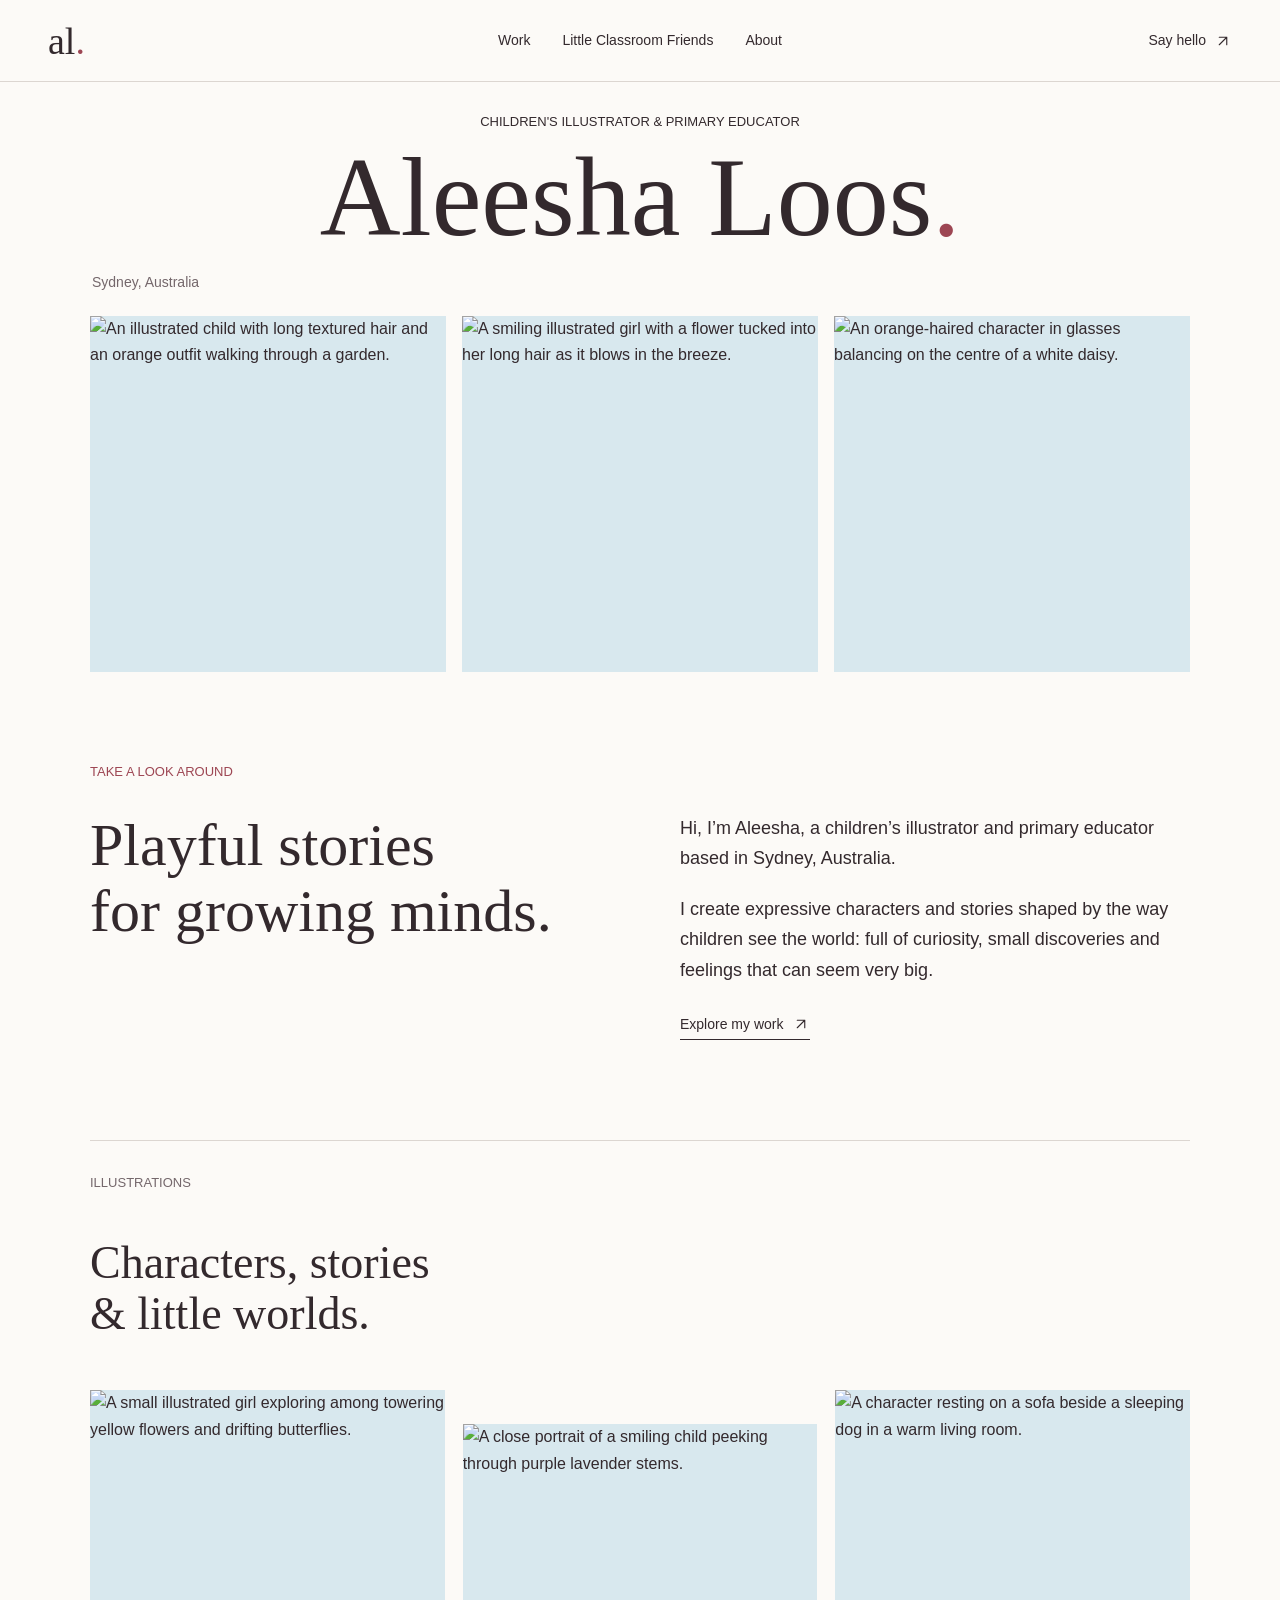
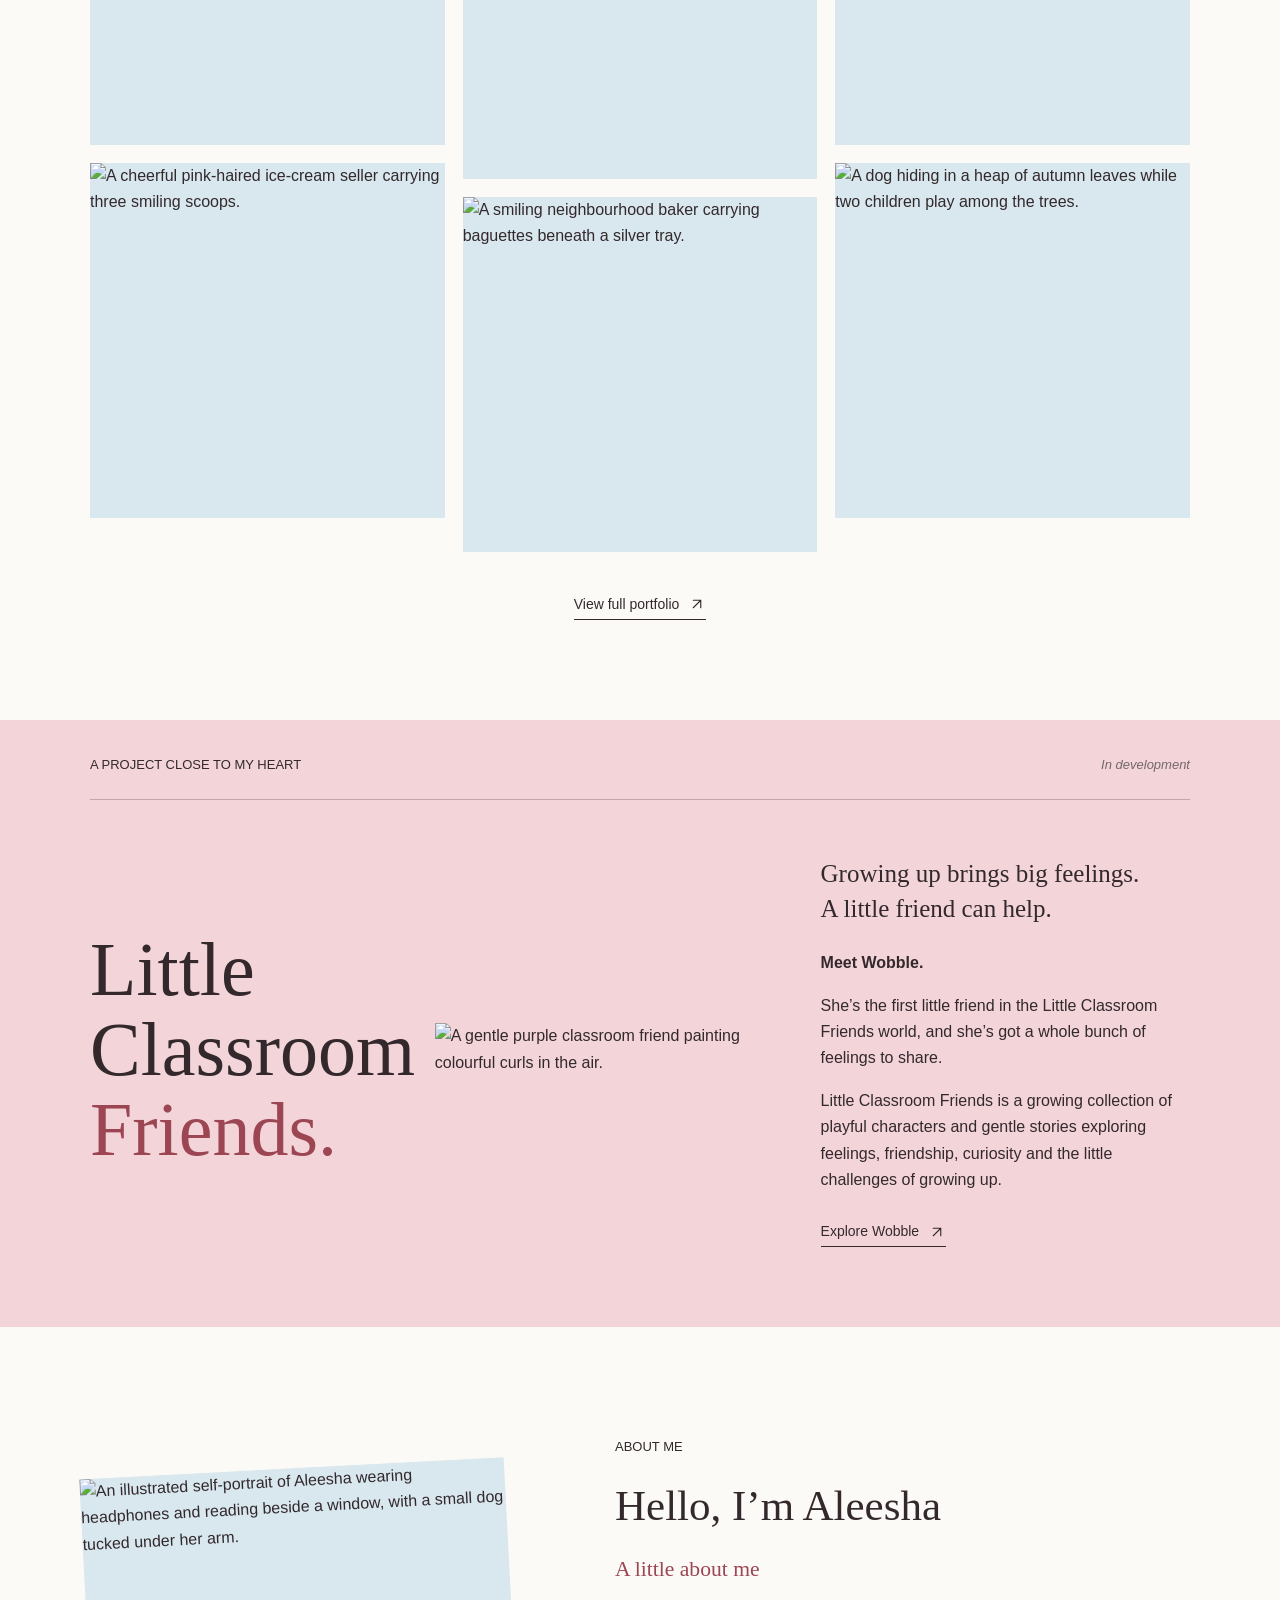
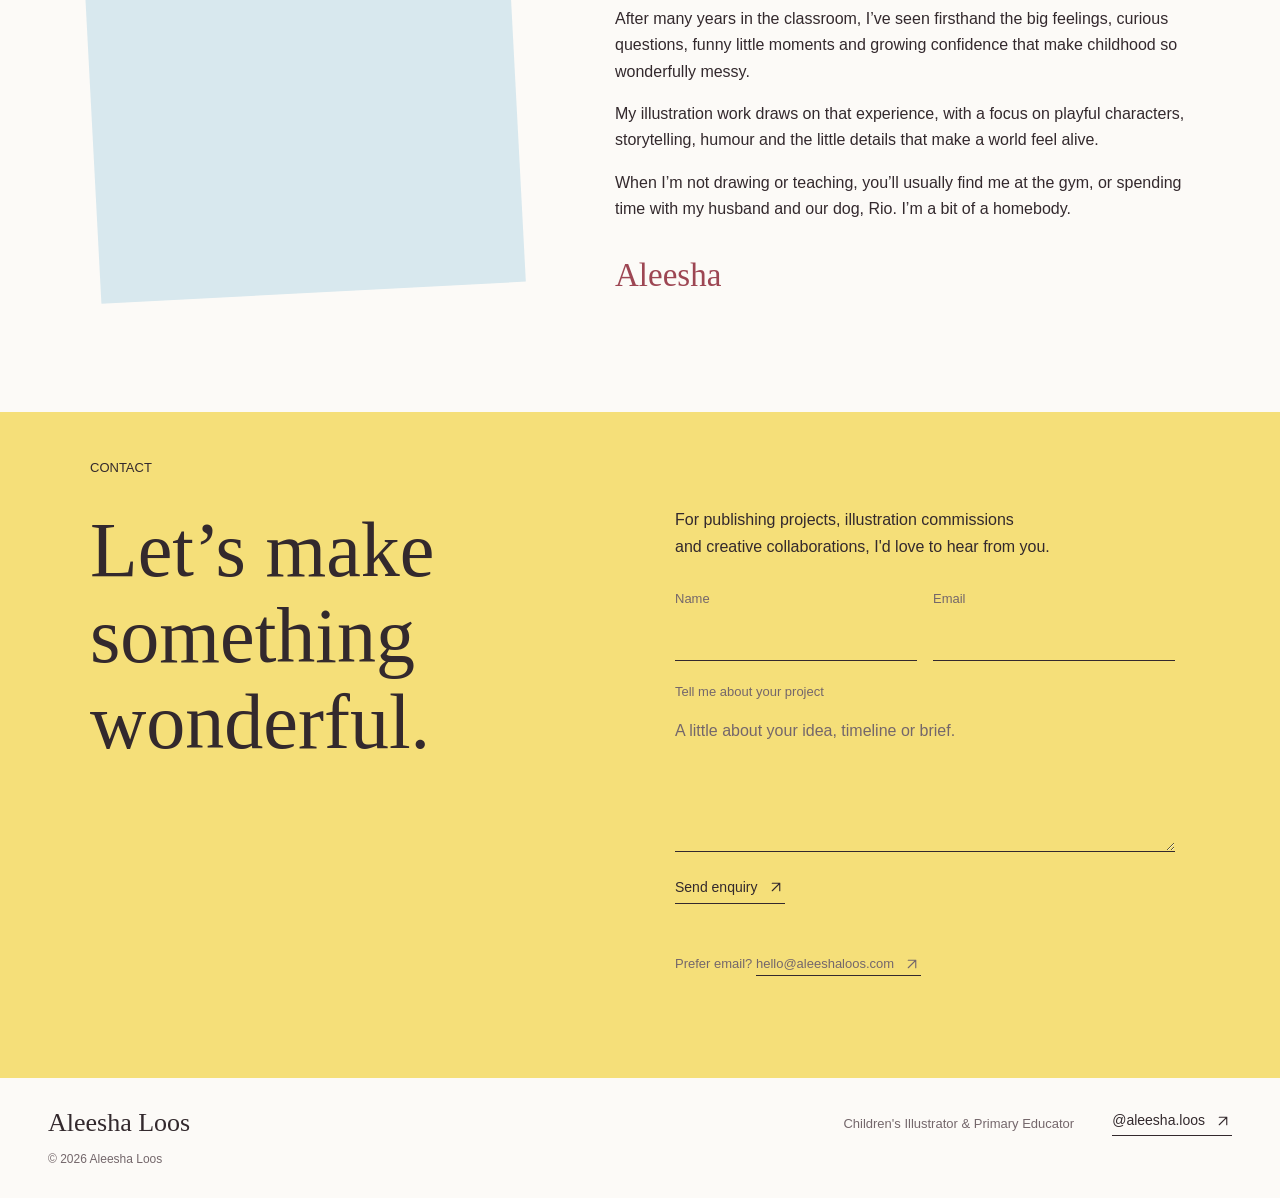
==== index.html @ 9a17896c "Show thank-you state after enquiry" ====
<!doctype html>
<html lang="en-AU">
<head>
  <meta charset="utf-8" />
  <meta name="viewport" content="width=device-width, initial-scale=1" />
  <meta name="theme-color" content="#fcfaf7" />
  <title>Aleesha Loos | Children's Illustrator &amp; Primary Educator</title>
  <meta name="description" content="Expressive characters and little worlds by Aleesha Loos, a Sydney-based children's illustrator and primary educator. Publishing projects and illustration commissions." />
  <link rel="icon" type="image/svg+xml" href="favicon.svg" />
  <link rel="preload" href="assets/fonts/fraunces-medium.ttf" as="font" type="font/ttf" crossorigin />
  <link rel="preload" href="assets/fonts/dm-sans-regular.ttf" as="font" type="font/ttf" crossorigin />
  <link rel="stylesheet" href="styles.css?v=20261001-1" />
  <script src="script.js?v=20261003-2" defer></script>
</head>
<body>
  <a class="skip-link" href="#main">Skip to content</a>
  <!-- Icons from Lucide, ISC licence. -->
  <svg class="icon-definitions" xmlns="http://www.w3.org/2000/svg" aria-hidden="true">
    <symbol id="arrow-up-right" viewBox="0 0 24 24"><path d="M7 7h10v10M7 17 17 7"/></symbol>
    <symbol id="chevron-left" viewBox="0 0 24 24"><path d="m15 18-6-6 6-6"/></symbol>
    <symbol id="chevron-right" viewBox="0 0 24 24"><path d="m9 18 6-6-6-6"/></symbol>
    <symbol id="close" viewBox="0 0 24 24"><path d="M18 6 6 18m0-12 12 12"/></symbol>
  </svg>
  <header class="site-header">
    <a href="#top" class="wordmark" aria-label="Aleesha Loos, home">al<span>.</span></a>
    <nav aria-label="Main navigation"><a href="#portfolio">Work</a><a href="#little-classroom-friends">Little Classroom Friends</a><a href="#about">About</a></nav>
    <a class="header-contact" href="#contact">Say hello <svg class="icon" aria-hidden="true"><use href="#arrow-up-right"/></svg></a>
  </header>
  <main id="main">
    <section class="opening" id="top" aria-labelledby="site-title">
      <div class="masthead">
        <p class="eyebrow">Children's Illustrator &amp; Primary Educator</p>
        <h1 id="site-title">Aleesha Loos<span class="name-period">.</span></h1>
        <div class="masthead-bottom"><p>Sydney, Australia</p></div>
      </div>
      <div class="opening-gallery"><figure class="work-item"><button type="button" class="art-button" aria-label="View garden illustration"><span class="art-window hero-art"><img src="assets/portfolio/hero-01.webp" alt="An illustrated child with long textured hair and an orange outfit walking through a garden." fetchpriority="high" decoding="async" /></span><span class="view-art" aria-hidden="true"><svg class="icon" aria-hidden="true"><use href="#arrow-up-right"/></svg></span></button></figure>
<figure class="work-item"><button type="button" class="art-button" aria-label="View breeze illustration"><span class="art-window hero-art"><img src="assets/portfolio/hero-02.webp" alt="A smiling illustrated girl with a flower tucked into her long hair as it blows in the breeze." fetchpriority="high" decoding="async" /></span><span class="view-art" aria-hidden="true"><svg class="icon" aria-hidden="true"><use href="#arrow-up-right"/></svg></span></button></figure>
<figure class="work-item"><button type="button" class="art-button" aria-label="View daisy illustration"><span class="art-window hero-art"><img src="assets/portfolio/hero-03.webp" alt="An orange-haired character in glasses balancing on the centre of a white daisy." fetchpriority="high" decoding="async" /></span><span class="view-art" aria-hidden="true"><svg class="icon" aria-hidden="true"><use href="#arrow-up-right"/></svg></span></button></figure></div>
    </section>
    <section class="introduction section-wrap" aria-labelledby="intro-title">
      <p class="eyebrow section-label">Take a look around</p>
      <div class="intro-layout">
        <div class="intro-heading"><h2 id="intro-title">Playful stories<br />for growing minds.</h2><img class="page-detail page-detail-butterfly" src="assets/portfolio/detail-04.webp" alt="" aria-hidden="true" /></div>
        <div class="intro-copy">
          <p>Hi, I’m Aleesha, a children’s illustrator and primary educator based in Sydney, Australia.</p>
          <p>I create expressive characters and stories shaped by the way children see the world: full of curiosity, small discoveries and feelings that can seem very big.</p>
          <a class="text-link" href="portfolio/">Explore my work <svg class="icon" aria-hidden="true"><use href="#arrow-up-right"/></svg></a>
        </div>
      </div>
    </section>
    <section class="selected-work section-wrap" id="portfolio" aria-labelledby="work-title">
      <div class="section-topline"><p class="eyebrow">Illustrations</p></div>
      <div class="work-heading"><h2 id="work-title">Characters, stories<br />&amp; little worlds.</h2></div>
      <div class="story-grid"><figure class="work-item"><button type="button" class="art-button" aria-label="View flower illustration"><span class="art-window portfolio-art"><img src="assets/portfolio/work-01.webp" alt="A small illustrated girl exploring among towering yellow flowers and drifting butterflies." loading="lazy" decoding="async" /></span><span class="view-art" aria-hidden="true"><svg class="icon" aria-hidden="true"><use href="#arrow-up-right"/></svg></span></button></figure>
<figure class="work-item"><button type="button" class="art-button" aria-label="View lavender illustration"><span class="art-window portfolio-art"><img src="assets/portfolio/work-02.webp" alt="A close portrait of a smiling child peeking through purple lavender stems." loading="lazy" decoding="async" /></span><span class="view-art" aria-hidden="true"><svg class="icon" aria-hidden="true"><use href="#arrow-up-right"/></svg></span></button></figure>
<figure class="work-item"><button type="button" class="art-button" aria-label="View quiet afternoon illustration"><span class="art-window portfolio-art"><img src="assets/portfolio/work-03.webp" alt="A character resting on a sofa beside a sleeping dog in a warm living room." loading="lazy" decoding="async" /></span><span class="view-art" aria-hidden="true"><svg class="icon" aria-hidden="true"><use href="#arrow-up-right"/></svg></span></button></figure>
<figure class="work-item"><button type="button" class="art-button" aria-label="View ice cream illustration"><span class="art-window portfolio-art"><img src="assets/portfolio/work-04.webp" alt="A cheerful pink-haired ice-cream seller carrying three smiling scoops." loading="lazy" decoding="async" /></span><span class="view-art" aria-hidden="true"><svg class="icon" aria-hidden="true"><use href="#arrow-up-right"/></svg></span></button></figure>
<figure class="work-item"><button type="button" class="art-button" aria-label="View baker illustration"><span class="art-window portfolio-art"><img src="assets/portfolio/work-05.webp" alt="A smiling neighbourhood baker carrying baguettes beneath a silver tray." loading="lazy" decoding="async" /></span><span class="view-art" aria-hidden="true"><svg class="icon" aria-hidden="true"><use href="#arrow-up-right"/></svg></span></button></figure>
<figure class="work-item"><button type="button" class="art-button" aria-label="View autumn illustration"><span class="art-window portfolio-art"><img src="assets/portfolio/work-06.webp" alt="A dog hiding in a heap of autumn leaves while two children play among the trees." loading="lazy" decoding="async" /></span><span class="view-art" aria-hidden="true"><svg class="icon" aria-hidden="true"><use href="#arrow-up-right"/></svg></span></button></figure></div>
      <div class="portfolio-more"><a class="text-link" href="portfolio/">View full portfolio <svg class="icon" aria-hidden="true"><use href="#arrow-up-right"/></svg></a></div>
    </section>
    <section class="friends-section" id="little-classroom-friends" aria-labelledby="friends-title">
      <div class="section-wrap friends-inner">
        <div class="section-topline"><p class="eyebrow">A project close to my heart</p><p class="project-status">In development</p></div>
        <div class="friends-layout">
          <h2 id="friends-title">Little<br />Classroom<br /><span>Friends.</span></h2>
          <div class="friends-visual">
            <img class="friend-main" src="assets/portfolio/classroom-friends.webp" alt="A gentle purple classroom friend painting colourful curls in the air." loading="lazy" decoding="async" />
          </div>
          <div class="friends-copy">
            <p class="lead">Growing up brings big feelings.<br />A little friend can help.</p>
            <p><strong>Meet Wobble.</strong></p>
            <p>She’s the first little friend in the Little Classroom Friends world, and she’s got a whole bunch of feelings to share.</p>
            <p>Little Classroom Friends is a growing collection of playful characters and gentle stories exploring feelings, friendship, curiosity and the little challenges of growing up.</p>
            <a class="text-link" href="wobble/">Explore Wobble <svg class="icon" aria-hidden="true"><use href="#arrow-up-right"/></svg></a>
          </div>
        </div>
      </div>
    </section>
    <section class="about-section section-wrap" id="about" aria-labelledby="about-title">
      <div class="about-art"><figure><span class="art-window about-portrait"><img src="assets/portfolio/about-aleesha.webp" alt="An illustrated self-portrait of Aleesha wearing headphones and reading beside a window, with a small dog tucked under her arm." loading="lazy" decoding="async" /></span></figure></div>
      <div class="about-copy">
        <img class="page-detail page-detail-ladybird" src="assets/portfolio/detail-01.webp" alt="" aria-hidden="true" />
        <p class="eyebrow">About me</p>
        <h2 id="about-title">Hello, I’m Aleesha</h2>
        <p class="about-intro">A little about me</p>
        <p>After many years in the classroom, I’ve seen firsthand the big feelings, curious questions, funny little moments and growing confidence that make childhood so wonderfully messy.</p>
        <p>My illustration work draws on that experience, with a focus on playful characters, storytelling, humour and the little details that make a world feel alive.</p>
        <p>When I’m not drawing or teaching, you’ll usually find me at the gym, or spending time with my husband and our dog, Rio. I’m a bit of a homebody.</p>
        <p class="about-signature">Aleesha</p>
      </div>
    </section>
    <section class="contact-section" id="contact" aria-labelledby="contact-title">
      <div class="section-wrap contact-inner">
        <p class="eyebrow">Contact</p>
        <h2 id="contact-title">Let’s make<br />something wonderful.</h2>
        <div class="contact-details">
          <p>For publishing projects, illustration commissions<br class="desktop-break" /> and creative collaborations, I'd love to hear from you.</p>
          <form class="contact-form" id="contact-form" action="/api/enquiry" method="post" novalidate>
            <div class="contact-form-row">
              <label>Name<input name="name" type="text" autocomplete="name" required /></label>
              <label>Email<input name="email" type="email" autocomplete="email" required /></label>
            </div>
            <label>Tell me about your project<textarea name="message" rows="5" required placeholder="A little about your idea, timeline or brief."></textarea></label>
            <div class="contact-form-honeypot" aria-hidden="true"><label>Website<input name="website" type="text" tabindex="-1" autocomplete="off" /></label></div>
            <button class="contact-form-submit" type="submit">Send enquiry <svg class="icon" aria-hidden="true"><use href="#arrow-up-right"/></svg></button>
            <p class="contact-form-status" aria-live="polite" role="status"></p>
          </form>
          <p class="contact-form-success" id="contact-form-success" hidden aria-live="polite">Thank you — Aleesha will be in touch soon.</p>
          <p class="email-alternative">Prefer email? <a class="text-link" href="mailto:hello@aleeshaloos.com">hello@aleeshaloos.com <svg class="icon" aria-hidden="true"><use href="#arrow-up-right"/></svg></a></p>
        </div>
      </div>
    </section>
  </main>
  <footer class="site-footer">
    <a class="footer-name" href="#top">Aleesha Loos</a>
    <p>Children's Illustrator &amp; Primary Educator</p>
    <a class="text-link" href="https://www.instagram.com/aleesha.loos/" target="_blank" rel="noopener noreferrer">@aleesha.loos <svg class="icon" aria-hidden="true"><use href="#arrow-up-right"/></svg></a>
    <p class="copyright">&copy; 2026 Aleesha Loos</p>
  </footer>
  <dialog class="art-dialog" aria-label="Artwork preview">
    <div class="dialog-toolbar"><div class="dialog-navigation"><button type="button" class="icon-button dialog-previous" aria-label="Previous illustration" title="Previous illustration"><svg class="icon" aria-hidden="true"><use href="#chevron-left"/></svg></button><span class="dialog-count" aria-live="polite"></span><button type="button" class="icon-button dialog-next" aria-label="Next illustration" title="Next illustration"><svg class="icon" aria-hidden="true"><use href="#chevron-right"/></svg></button></div><button type="button" class="icon-button dialog-close" aria-label="Close illustration" title="Close illustration"><svg class="icon" aria-hidden="true"><use href="#close"/></svg></button></div>
    <div class="dialog-art"></div>
    <div class="dialog-copy" hidden><h2 class="dialog-title"></h2><p class="dialog-description"></p></div>
  </dialog>
</body>
</html>
---- styles.css ----
@font-face{font-family:Fraunces;src:url('assets/fonts/fraunces-medium.ttf') format('truetype');font-style:normal;font-weight:500;font-display:swap}
@font-face{font-family:'DM Sans';src:url('assets/fonts/dm-sans-regular.ttf') format('truetype');font-style:normal;font-weight:400;font-display:swap}
:root{--paper:#fcfaf7;--ink:#33292d;--muted:#74676b;--line:#dcd6d1;--rose:#9d4653;--pink:#f3d5d9;--blue:#d8e8ee;--yellow:#f5df79;--serif:Fraunces,Georgia,serif;--sans:'DM Sans',Arial,sans-serif}
*{box-sizing:border-box}
html{scroll-behavior:smooth;scroll-padding-top:96px}
body{margin:0;background:var(--paper);color:var(--ink);font-family:var(--sans);font-size:16px;line-height:1.65;letter-spacing:0;-webkit-font-smoothing:antialiased}
body.dialog-open{overflow:hidden}
button,a{-webkit-tap-highlight-color:transparent}
a{color:inherit;text-decoration:none}
button{font:inherit;color:inherit}
button:focus-visible,a:focus-visible{outline:2px solid var(--rose);outline-offset:6px}
::selection{background:var(--pink);color:var(--ink)}
p,h1,h2,h3,figure{margin:0}
h1,h2{font-family:var(--serif);font-weight:500;line-height:1.1;text-wrap:balance}
p{max-width:65ch}
.icon{width:22px;height:22px;fill:none;stroke:currentColor;stroke-width:1.5;stroke-linecap:round;stroke-linejoin:round;flex-shrink:0}
.icon-definitions{position:absolute;width:0;height:0;overflow:hidden}
.skip-link{position:fixed;top:8px;left:16px;padding:10px 16px;background:var(--ink);color:white;z-index:20;transform:translateY(-180%)}
.skip-link:focus{transform:translateY(0)}
.site-header{position:relative;z-index:5;min-height:82px;max-width:1440px;margin:auto;padding:12px 48px;display:grid;grid-template-columns:1fr auto 1fr;align-items:center;gap:24px;border-bottom:1px solid var(--line)}
.wordmark{font-family:var(--serif);font-size:38px;line-height:1;justify-self:start}
.wordmark span{color:var(--rose)}
nav{display:flex;align-items:center;gap:32px;font-size:14px}
nav a,.header-contact{position:relative}
nav a:after{content:'';position:absolute;height:1px;background:currentColor;left:0;right:0;bottom:-4px;transform:scaleX(0);transform-origin:left;transition:transform .2s}
nav a:hover:after,nav a[aria-current='location']:after{transform:scaleX(1)}
.header-contact{display:flex;gap:8px;align-items:center;justify-self:end;font-size:14px}
.header-contact .icon{width:18px;height:18px}
.masthead{max-width:1100px;margin:auto;padding:30px 0 22px;text-align:center}
.eyebrow{font-size:13px;line-height:1.5;text-transform:uppercase}
.masthead .eyebrow{margin:auto}
h1{font-size:112px;margin:3px 0 11px;line-height:1.12}
.name-period{color:var(--rose)}
.masthead-bottom{display:flex;justify-content:space-between;font-size:14px;padding:0 2px}
.masthead-bottom p:last-child{color:var(--muted)}
.opening-gallery{max-width:1100px;margin:0 auto;display:grid;grid-template-columns:repeat(3,minmax(0,1fr));gap:16px}
.art-window{display:block;position:relative;overflow:hidden;width:100%;background:var(--blue);isolation:isolate}
.art-window img{position:absolute;inset:0;width:100%;height:100%;object-fit:cover;display:block;pointer-events:none}
.hero-art,.portfolio-art{aspect-ratio:1/1}
.about-portrait{aspect-ratio:1/1}
.art-button{display:block;position:relative;width:100%;border:0;padding:0;background:transparent;text-align:left;cursor:zoom-in}
.view-art{display:grid;place-items:center;position:absolute;right:16px;bottom:16px;width:38px;height:38px;background:var(--paper);border-radius:50%;opacity:0;transform:translateY(5px);transition:opacity .2s,transform .2s}
.art-button:hover .view-art,.art-button:focus-visible .view-art{opacity:1;transform:translateY(0)}
.section-wrap{width:calc(100% - 96px);max-width:1100px;margin-inline:auto}
.introduction{position:relative;padding:90px 0 100px}
.page-detail{position:absolute;z-index:1;height:auto;pointer-events:none}
.intro-heading{position:relative;min-width:0}
.page-detail-butterfly{width:48px;right:-22px;top:36%;transform:rotate(28deg)}
.section-label{margin-bottom:30px;color:var(--rose)}
.intro-layout{display:grid;grid-template-columns:1fr 1fr;gap:80px}
.intro-layout h2{font-size:60px}
.intro-copy{font-size:18px;line-height:1.7;padding-top:1px}
.intro-copy p+p{margin-top:20px}
.text-link{display:inline-flex;align-items:center;gap:9px;font-size:14px;border-bottom:1px solid var(--ink);padding-bottom:4px;line-height:1.5}
.text-link .icon{width:18px;height:18px;transition:transform .2s}
.text-link:hover .icon,.header-contact:hover .icon{transform:translate(2px,-2px)}
.intro-copy .text-link{margin-top:28px}
.selected-work{position:relative;padding:32px 0 100px;border-top:1px solid var(--line)}
.section-topline{display:flex;justify-content:space-between;align-items:baseline;gap:24px}
.section-topline>p:last-child{font-size:13px;color:var(--muted)}
.work-heading{display:flex;justify-content:space-between;align-items:flex-end;gap:40px;margin:46px 0 44px}
.work-heading h2{font-size:46px}
.work-heading>p{font-size:15px;color:var(--muted);max-width:330px;padding-bottom:3px}
.story-grid{display:grid;grid-template-columns:repeat(3,minmax(0,1fr));gap:18px}
.story-grid .work-item:nth-child(2),.story-grid .work-item:nth-child(5){transform:translateY(34px)}
.portfolio-more{display:flex;justify-content:center;margin-top:76px}
.friends-section{background:var(--pink);position:relative}
.friends-inner{position:relative;padding:34px 0 80px}
.friends-inner .section-topline{padding-bottom:24px;border-bottom:1px solid #c6a6ad}
.project-status{font-style:italic}
.friends-layout{display:grid;grid-template-columns:.82fr 1fr 1.08fr;gap:54px;align-items:center;padding-top:52px}
.friends-layout>*{min-width:0}
.friends-layout h2{font-size:76px;line-height:1.05}
.friends-layout h2 span{color:var(--rose)}
.friends-visual{position:relative;aspect-ratio:1/1;display:grid;place-items:center}
.friend-main{position:relative;z-index:2;width:94%;height:auto;display:block}
.friends-copy{padding-top:4px}
.friends-copy .lead{font-family:var(--serif);font-size:25px;line-height:1.4;margin-bottom:24px}
.friends-copy p+p{margin-top:16px}
.friends-copy .text-link{margin-top:28px}
.about-section{display:grid;grid-template-columns:.85fr 1.15fr;gap:100px;align-items:center;padding:110px 0}
.about-art{padding:22px 0 0}
.about-art figure{transform:rotate(-3deg)}
.about-copy h2{font-size:43px;margin:25px 0 26px}
.about-copy{position:relative}
.page-detail-ladybird{width:48px;right:2%;top:-4px;transform:rotate(-22deg)}
.about-copy>p:not(.eyebrow):not(.about-signature){margin-top:16px}
.about-copy .about-signature{font-family:var(--serif);color:var(--rose);font-size:33px;margin-top:25px}
.contact-section{background:var(--yellow)}
.contact-inner{padding:46px 0 66px;display:grid;grid-template-columns:1fr 1fr;column-gap:70px}
.contact-inner>.eyebrow{grid-column:1/-1;margin-bottom:30px}
.contact-inner h2{font-size:78px}
.contact-details{align-self:end;padding-bottom:8px;max-width:500px}
.contact-details>p{font-size:16px;margin-bottom:28px}
.email-link{font-size:26px;line-height:1.5;display:inline-flex;align-items:center;gap:15px;border-bottom:1px solid var(--ink);padding-bottom:7px;overflow-wrap:anywhere}
.email-link .icon{width:25px;height:25px}
.contact-form{display:grid;gap:20px}
.contact-form label{display:grid;gap:8px;font-size:13px;color:var(--muted)}
.contact-form-row{display:grid;grid-template-columns:1fr 1fr;gap:16px}
.contact-form input,.contact-form textarea{width:100%;border:0;border-bottom:1px solid var(--ink);border-radius:0;background:transparent;color:var(--ink);font:inherit;font-size:16px;padding:8px 0;outline-offset:5px;resize:vertical}
.contact-form textarea{line-height:1.55;min-height:112px}
.contact-form input:focus,.contact-form textarea:focus{border-bottom-color:var(--rose)}
.contact-form input::placeholder,.contact-form textarea::placeholder{color:var(--muted);opacity:1}
.contact-form-honeypot{position:absolute;left:-9999px;opacity:0;pointer-events:none}
.contact-form-submit{width:max-content;display:inline-flex;align-items:center;gap:9px;background:transparent;border:0;border-bottom:1px solid var(--ink);padding:4px 0;cursor:pointer;font:inherit;font-size:14px;color:var(--ink)}
.contact-form-submit .icon{width:18px;height:18px;transition:transform .2s}
.contact-form-submit:hover .icon{transform:translate(2px,-2px)}
.contact-form-submit:disabled{opacity:.55;cursor:wait}
.contact-form-status{min-height:1.45em;margin:0!important;font-size:14px!important;color:var(--muted)}
.contact-form-status.is-success{color:var(--ink)}
.contact-form-success{margin:0!important;font-family:var(--serif);font-size:28px!important;line-height:1.25;color:var(--ink)}
.email-alternative{margin-top:9px!important;font-size:13px!important;color:var(--muted)}
.email-alternative .text-link{font-size:13px;padding-bottom:2px}
.site-footer{max-width:1440px;padding:28px 48px;display:grid;grid-template-columns:1fr auto auto;gap:10px 38px;align-items:center;margin:auto}
.footer-name{font-family:var(--serif);font-size:26px;line-height:1.3}
.site-footer>p{font-size:13px;color:var(--muted)}
.site-footer>.text-link{justify-self:end}
.site-footer .copyright{grid-column:1/-1;font-size:12px}
.art-dialog{padding:14px 18px 18px;border:0;background:var(--paper);color:var(--ink);max-width:calc(100% - 24px);max-height:calc(100dvh - 24px);width:max-content;margin:auto;overflow:auto}
.art-dialog::backdrop{background:rgb(30 25 28 / 88%)}
.dialog-toolbar{display:flex;align-items:center;justify-content:space-between;margin-bottom:10px;font-size:14px}
.dialog-navigation{display:flex;align-items:center;gap:2px}
.dialog-count{min-width:48px;text-align:center;color:var(--muted);font-size:12px}
.icon-button{display:grid;place-items:center;flex-shrink:0;background:transparent;border:0;width:44px;height:44px;cursor:pointer}
.icon-button:hover{background:var(--pink)}
.dialog-art{width:min(600px,calc(100vw - 60px),calc((100dvh - 110px) * .8))}
.dialog-copy{max-width:600px;padding:16px 4px 3px;border-top:1px solid var(--line)}
.dialog-copy h2{font-size:27px;margin-bottom:7px}
.dialog-copy p{color:var(--muted);font-size:14px}

/* Portfolio */
.inner-header .wordmark{font-size:34px}
.page-hero{padding:78px 0 68px;border-bottom:1px solid var(--line)}
.page-hero-grid{display:grid;grid-template-columns:1.25fr .75fr;gap:80px;align-items:end}
.page-hero h1{font-size:76px;margin:18px 0 0;max-width:900px}
.page-hero-copy{font-size:18px;color:var(--muted);padding-bottom:8px}
.portfolio-page{padding:58px 0 110px}
.portfolio-page-grid{display:grid;grid-template-columns:repeat(3,minmax(0,1fr));gap:58px 18px}
.portfolio-entry:nth-child(3n+2){transform:translateY(28px)}
.portfolio-meta{padding-top:13px;display:flex;justify-content:space-between;gap:18px;align-items:baseline}
.portfolio-meta h2{font-family:var(--sans);font-size:15px;line-height:1.4;font-weight:400}
.portfolio-meta p{color:var(--muted);font-size:12px;white-space:nowrap}
.portfolio-placeholder{aspect-ratio:1/1;display:flex;flex-direction:column;justify-content:space-between;padding:26px;background:var(--blue);border:1px solid rgb(51 41 45 / 8%)}
.portfolio-placeholder.pink{background:var(--pink)}
.portfolio-placeholder.yellow{background:var(--yellow)}
.portfolio-placeholder span{font-size:12px;text-transform:uppercase}
.portfolio-placeholder strong{font-family:var(--serif);font-weight:500;font-size:34px;line-height:1.1;max-width:8ch}
.portfolio-close{margin-top:92px;padding-top:42px;border-top:1px solid var(--line);display:flex;justify-content:space-between;gap:40px;align-items:end}
.portfolio-close h2{font-size:45px}

/* Commission guide */
.rates-body{background:#f9f6f2}
.rates-hero{padding:72px 0 74px;background:var(--yellow)}
.rates-hero .page-hero-grid{align-items:start}
.rates-hero h1{font-size:82px;margin-top:17px}
.rates-stamp{font-family:var(--serif);font-size:25px;line-height:1.3;margin-bottom:20px}
.rates-intro{font-size:17px;line-height:1.75}
.rates-content{padding:72px 0 110px}
.rates-section{display:grid;grid-template-columns:.62fr 1.38fr;gap:80px;padding:54px 0;border-top:1px solid var(--line)}
.rates-section:first-child{padding-top:0;border-top:0}
.rates-section h2{font-size:42px}
.rates-section-lead{color:var(--muted);font-size:14px;margin-top:14px}
.rate-list{border-top:1px solid var(--ink)}
.rate-row{display:grid;grid-template-columns:1fr auto;gap:30px;padding:21px 0;border-bottom:1px solid var(--line);align-items:baseline}
.rate-row h3{font-family:var(--serif);font-size:23px;font-weight:500}
.rate-row p{font-size:14px;color:var(--muted);margin-top:5px}
.rate-row strong{font-weight:400;font-size:16px;white-space:nowrap}
.guide-copy{font-size:17px;line-height:1.75}
.guide-copy p+p{margin-top:19px}
.guide-points{display:grid;grid-template-columns:1fr 1fr;gap:16px 38px;list-style:none;padding:0;margin:0}
.guide-points li{padding:16px 0;border-top:1px solid var(--line)}
.guide-points strong{display:block;font-family:var(--serif);font-size:21px;font-weight:500;margin-bottom:4px}
.guide-points span{font-size:14px;color:var(--muted)}
.rates-note{background:var(--pink);padding:38px 42px;margin-top:28px}
.rates-note h2{font-size:34px;margin-bottom:12px}
.rates-note p{font-size:15px}
.rates-cta{margin-top:70px;padding:50px 0 0;border-top:1px solid var(--line);display:grid;grid-template-columns:1fr 1fr;gap:60px;align-items:end}
.rates-cta h2{font-size:54px}
@media(min-width:1000px) and (max-height:820px){.masthead,.opening-gallery{max-width:930px}.masthead{padding-top:22px}h1{font-size:94px}.site-header{min-height:70px}.introduction{padding-top:66px}}
@media(min-width:1600px){.masthead,.opening-gallery{max-width:1180px}.introduction{padding-top:80px}}
@media(max-width:1199px){.masthead,.opening-gallery{width:calc(100% - 96px)}h1{font-size:94px}.intro-layout,.friends-layout{gap:48px}.friends-layout h2{font-size:64px}.about-section{gap:55px}.about-copy h2{font-size:38px}.contact-inner h2{font-size:66px}.email-link{font-size:22px}}
@media(max-width:850px){.site-header{padding-inline:28px;gap:20px}nav{gap:20px}.masthead,.opening-gallery,.section-wrap{width:calc(100% - 56px)}h1{font-size:80px}.masthead{padding-top:24px}.opening-gallery{gap:12px}.introduction{padding:64px 0 72px}.intro-layout{gap:32px}.intro-layout h2{font-size:46px}.intro-copy{font-size:16px}.work-heading h2{font-size:36px}.work-heading>p{max-width:230px;font-size:14px}.story-grid{gap:14px}.friends-layout{grid-template-columns:.9fr 1.1fr;gap:35px}.friends-layout h2{grid-column:1/-1;font-size:52px}.friends-copy .lead{font-size:22px}.about-section{gap:36px;padding:80px 0}.about-copy h2{font-size:31px}.contact-inner{gap:24px}.contact-inner h2{font-size:60px}.email-link{font-size:19px;gap:6px}.site-footer{padding-inline:28px;gap:10px 22px}.site-footer>p:nth-child(2){font-size:12px}}
@media(max-width:600px){html{scroll-padding-top:24px}.site-header{grid-template-columns:1fr 1fr;gap:14px;padding:15px 20px 14px;min-height:104px}.wordmark{font-size:30px}.site-header nav{grid-row:2;grid-column:1/-1;justify-content:space-between;gap:14px;font-size:13px}.header-contact{grid-column:2;grid-row:1;font-size:13px}.masthead{width:calc(100% - 40px);padding:25px 0 20px}.masthead .eyebrow{font-size:11px}h1{font-size:54px;white-space:nowrap;margin:9px 0 14px}.masthead-bottom{font-size:12px;justify-content:center}.masthead-bottom p:last-child{display:none}.opening-gallery{width:100%;max-width:none;grid-template-columns:repeat(3,82%);gap:12px;overflow-x:auto;padding:0 20px 12px;scroll-snap-type:x mandatory;scroll-padding-left:20px;scrollbar-width:thin;scrollbar-color:var(--line) transparent}.opening-gallery .work-item{scroll-snap-align:start}.section-wrap{width:calc(100% - 40px)}.introduction{padding:49px 0 60px}.section-label{font-size:11px;margin-bottom:22px}.intro-layout{grid-template-columns:1fr;gap:26px}.intro-layout h2{font-size:44px}.page-detail-butterfly{width:38px;right:3%;top:80%;transform:rotate(28deg)}.intro-copy{font-size:16px}.intro-copy .text-link{margin-top:22px}.selected-work{width:100%;max-width:none;padding:23px 0 76px}.selected-work>.section-topline,.selected-work>.work-heading{width:calc(100% - 40px);margin-inline:auto}.section-topline{align-items:start;gap:20px}.section-topline .eyebrow{font-size:11px}.selected-work .section-topline>p:last-child{display:none}.work-heading{display:block;margin-top:28px!important;margin-bottom:28px!important}.work-heading h2{font-size:35px}.work-heading>p{margin-top:20px;max-width:none;font-size:14px}.story-grid{display:grid;grid-template-columns:repeat(6,82%);gap:12px;overflow-x:auto;padding:0 20px 14px;scroll-snap-type:x mandatory;scroll-padding-left:20px;scrollbar-width:thin;scrollbar-color:var(--line) transparent}.story-grid .work-item{scroll-snap-align:start}.story-grid .work-item:nth-child(2),.story-grid .work-item:nth-child(5){transform:none}.view-art{width:30px;height:30px;bottom:10px;right:10px}.view-art .icon{width:18px;height:18px}.friends-inner{padding-top:24px;padding-bottom:48px}.friends-inner .section-topline{padding-bottom:18px}.section-topline>p:last-child{font-size:12px;flex-shrink:0}.friends-layout{grid-template-columns:1fr;padding-top:32px;gap:30px}.friends-layout h2{grid-column:auto;font-size:58px}.friends-layout h2 br:first-child{display:none}.friends-visual{width:min(100%,340px);margin:0 auto}.friends-copy{padding:0}.friends-copy .lead{font-size:24px}.friends-copy>p{font-size:16px}.about-section{grid-template-columns:1fr;padding:62px 0;gap:38px}.about-art{max-width:320px;width:88%;margin:0 auto;padding-top:0}.about-copy h2{font-size:34px;margin-top:20px}.about-copy .eyebrow{font-size:11px}.page-detail-ladybird{width:40px;right:0;top:-9px;transform:rotate(-22deg)}.contact-inner{padding:30px 0 44px;grid-template-columns:1fr;gap:0}.contact-inner>.eyebrow{font-size:11px;margin-bottom:25px}.contact-inner h2{font-size:62px}.contact-details{margin-top:28px;padding:0}.contact-details>p{margin-bottom:24px}.contact-form-row{grid-template-columns:1fr}.desktop-break{display:none}.email-link{font-size:22px;gap:12px}.site-footer{padding:26px 20px;grid-template-columns:1fr auto;gap:13px}.footer-name{font-size:24px}.site-footer>p:nth-child(2){grid-column:1/-1;grid-row:2}.site-footer>.text-link{grid-column:2;grid-row:1;font-size:13px}.site-footer .copyright{margin-top:9px}.dialog-toolbar{font-size:13px}}
@media(max-width:370px){h1{font-size:44px}.friends-layout h2{font-size:50px}.email-link{font-size:19px}.site-header nav{font-size:12px}.masthead .eyebrow{font-size:10px}}
@media(prefers-reduced-motion:reduce){html{scroll-behavior:auto}*,*:before,*:after{transition:none!important;animation:none!important}}
.about-intro{font-family:var(--serif);font-size:1.35rem;line-height:1.35;color:var(--rose);margin-bottom:1.35rem!important}
.work-heading:has(h2:only-child){margin-bottom:3.2rem}
.wobble-hero{padding:5rem 0 4rem;background:var(--blue)}
.wobble-hero-grid,.wobble-classroom{display:grid;grid-template-columns:minmax(0,.8fr) minmax(0,1.2fr);gap:clamp(2.5rem,7vw,7rem);align-items:center}
.wobble-hero h1{font-size:clamp(3rem,7vw,6.4rem);margin-top:1rem}
.wobble-cover{width:100%;max-width:460px;margin-inline:auto;display:block;box-shadow:0 18px 40px rgb(51 41 45 / 16%)}
.wobble-hero-copy{font-size:1.15rem;line-height:1.8;max-width:34rem;margin-top:1.8rem}
.wobble-story{padding:6.5rem 0}
.wobble-story-grid{display:grid;grid-template-columns:1fr 1fr;gap:clamp(2.5rem,8vw,8rem);align-items:start}
.wobble-story h2,.wobble-classroom h2{font-size:clamp(2.5rem,5vw,4.6rem)}
.wobble-story .lead{font-family:var(--serif);font-size:1.7rem;line-height:1.35}
.wobble-story-copy p+p,.wobble-classroom-copy p+p{margin-top:1.25rem}
.wobble-classroom-section{background:var(--pink);padding:6.5rem 0}
.wobble-classroom-copy{font-size:1.06rem;line-height:1.8}
.portfolio-entry img.new-work{object-fit:cover;aspect-ratio:1/1;width:100%;height:100%}
@media(max-width:720px){.wobble-hero{padding:3.2rem 0}.wobble-hero-grid,.wobble-story-grid,.wobble-classroom{grid-template-columns:1fr;gap:2.3rem}.wobble-hero-grid>div:first-child{order:2}.wobble-story,.wobble-classroom-section{padding:4rem 0}.wobble-cover{max-width:330px}.wobble-story .lead{font-size:1.4rem}}
@media(max-width:600px){.friends-layout h2 br:first-child{display:block}}
@media(max-width:850px){.page-hero-grid{gap:40px}.page-hero h1,.rates-hero h1{font-size:62px}.rates-section{gap:42px}.portfolio-page-grid{grid-template-columns:repeat(2,minmax(0,1fr))}.portfolio-entry:nth-child(3n+2){transform:none}.portfolio-entry:nth-child(even){transform:translateY(24px)}}
@media(max-width:600px){.portfolio-more{margin-top:26px}.page-hero,.rates-hero{padding:46px 0 48px}.page-hero-grid{grid-template-columns:1fr;gap:28px}.page-hero h1,.rates-hero h1{font-size:48px;white-space:normal;margin-top:13px}.page-hero-copy,.rates-intro{font-size:16px}.portfolio-page{padding:38px 0 72px}.portfolio-page-grid{grid-template-columns:1fr;gap:44px}.portfolio-entry:nth-child(even){transform:none}.portfolio-meta{padding-top:10px}.portfolio-placeholder{padding:22px}.portfolio-close{margin-top:62px;padding-top:34px;display:block}.portfolio-close h2{font-size:37px;margin-bottom:24px}.rates-section{grid-template-columns:1fr;gap:28px;padding:42px 0}.rates-section h2{font-size:36px}.guide-points{grid-template-columns:1fr}.rate-row{gap:18px}.rate-row h3{font-size:21px}.rate-row strong{font-size:15px}.rates-note{padding:28px 24px}.rates-cta{grid-template-columns:1fr;gap:26px;margin-top:50px}.rates-cta h2{font-size:45px}}
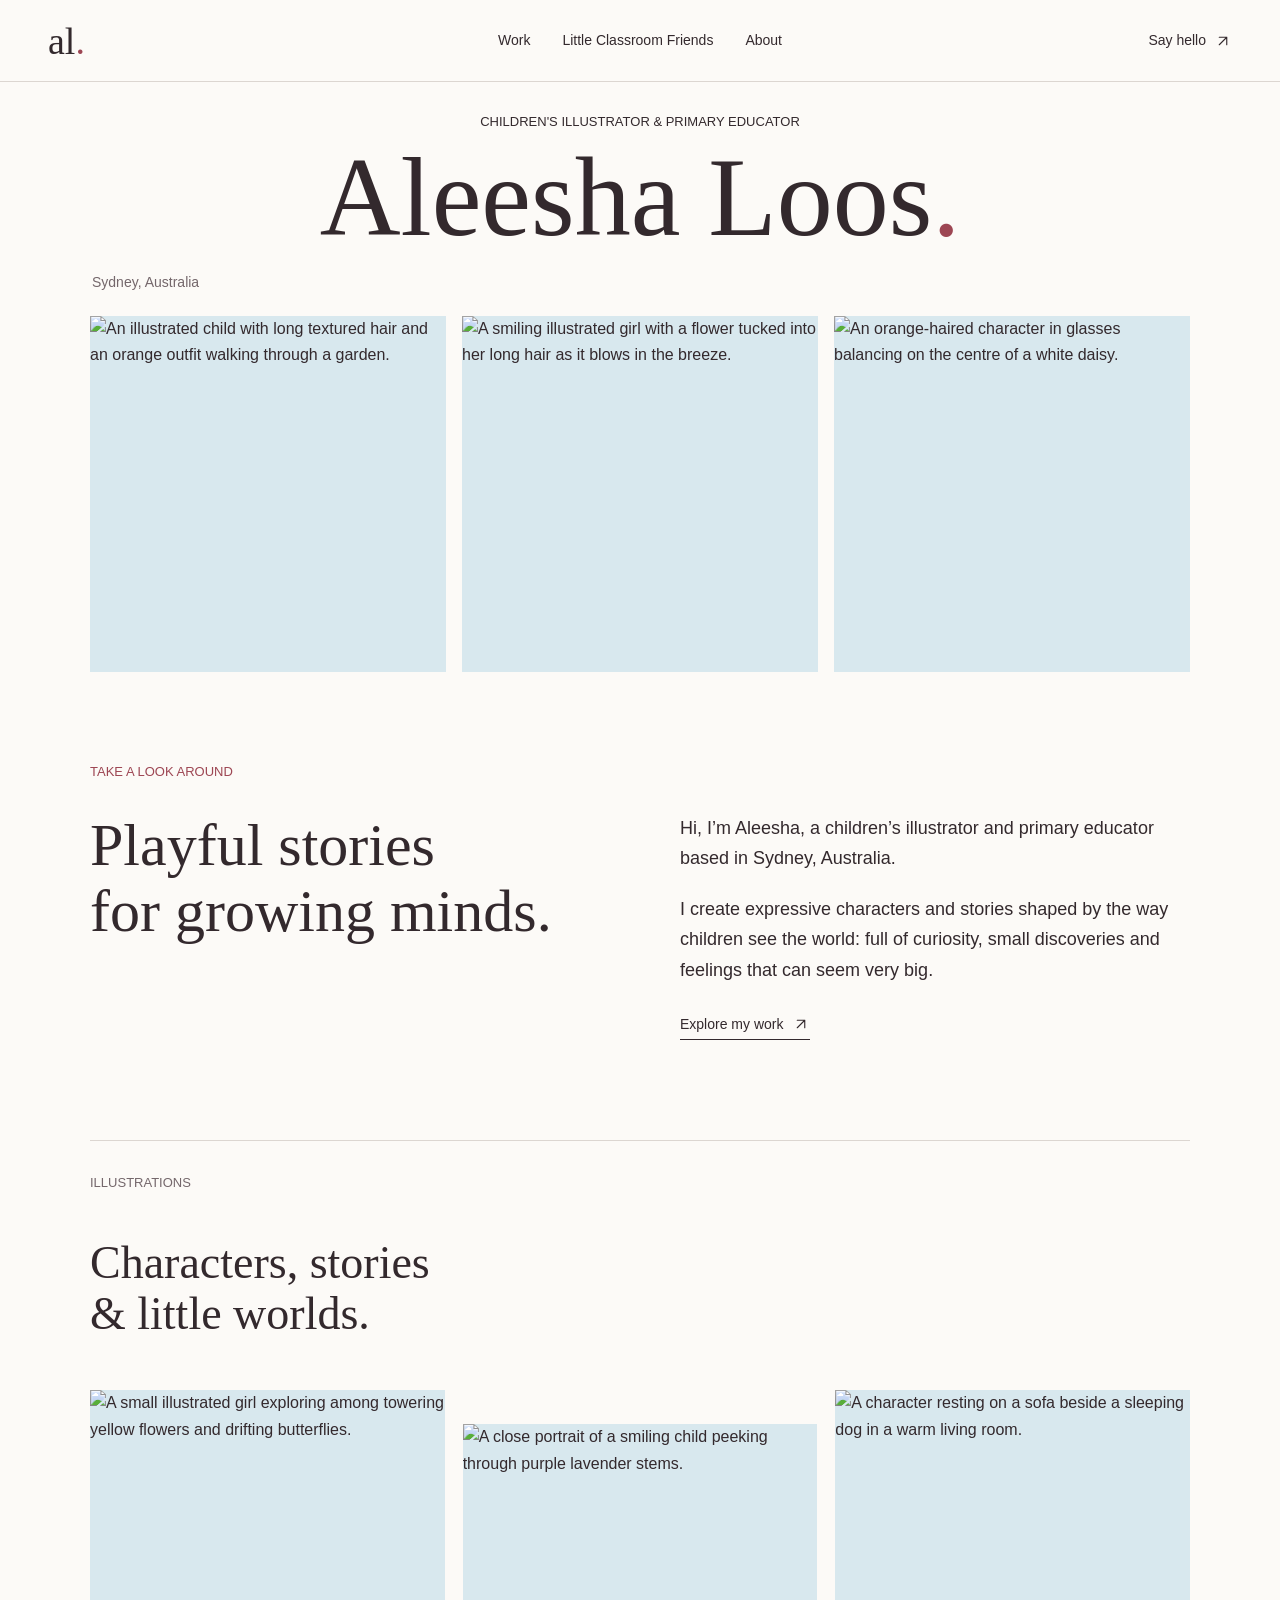
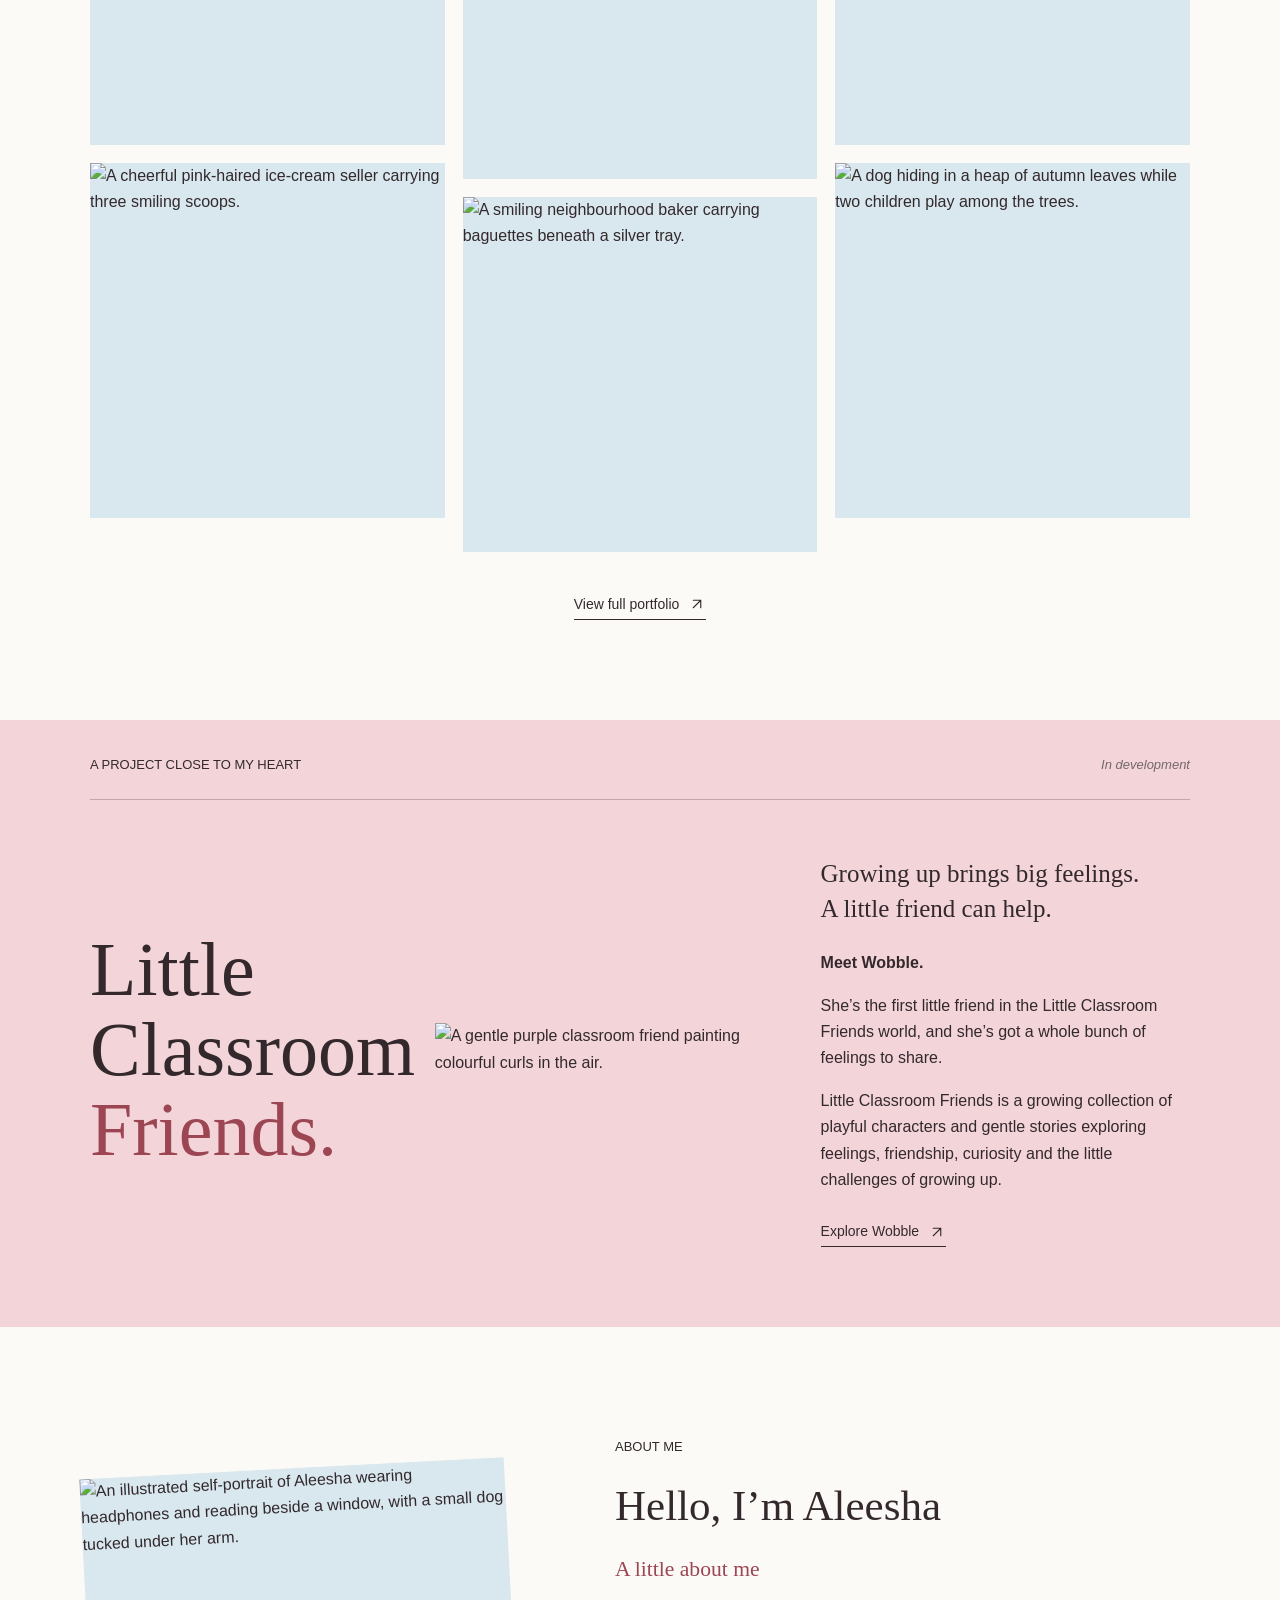
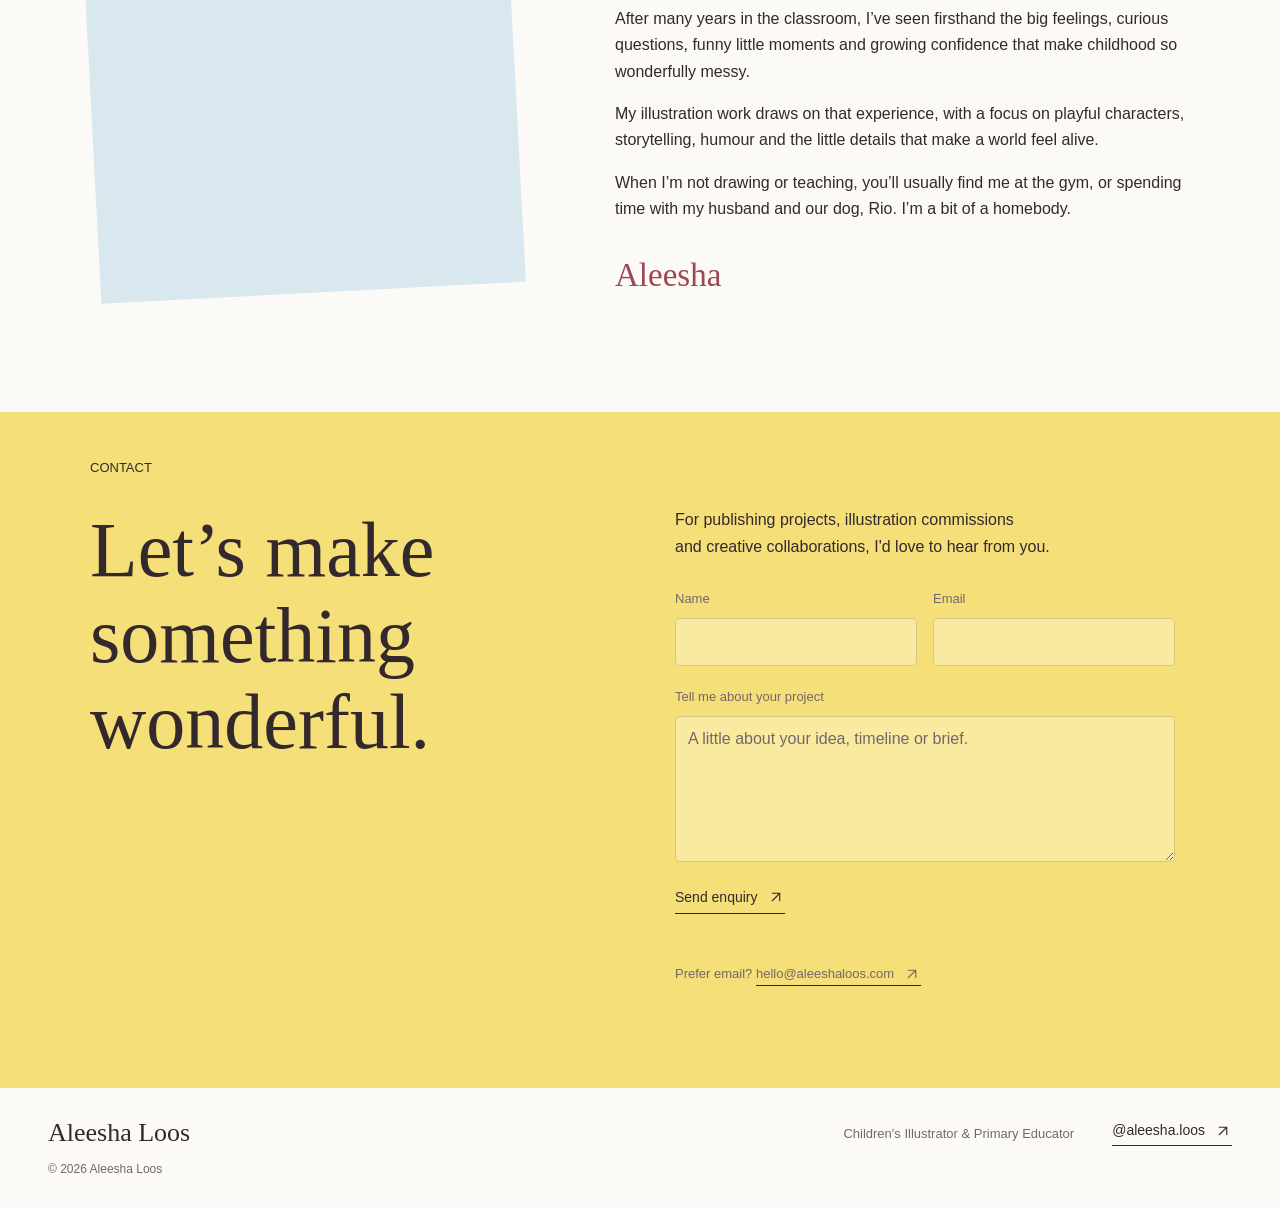
==== commit 246467a1: "Refine contact form fields" ====
--- a/index.html
+++ b/index.html
@@ -9,7 +9,7 @@
   <link rel="icon" type="image/svg+xml" href="favicon.svg" />
   <link rel="preload" href="assets/fonts/fraunces-medium.ttf" as="font" type="font/ttf" crossorigin />
   <link rel="preload" href="assets/fonts/dm-sans-regular.ttf" as="font" type="font/ttf" crossorigin />
-  <link rel="stylesheet" href="styles.css?v=20261001-1" />
+  <link rel="stylesheet" href="styles.css?v=20261003-2" />
   <script src="script.js?v=20261003-2" defer></script>
 </head>
 <body>
--- a/styles.css
+++ b/styles.css
@@ -97,9 +97,9 @@
 .contact-form{display:grid;gap:20px}
 .contact-form label{display:grid;gap:8px;font-size:13px;color:var(--muted)}
 .contact-form-row{display:grid;grid-template-columns:1fr 1fr;gap:16px}
-.contact-form input,.contact-form textarea{width:100%;border:0;border-bottom:1px solid var(--ink);border-radius:0;background:transparent;color:var(--ink);font:inherit;font-size:16px;padding:8px 0;outline-offset:5px;resize:vertical}
+.contact-form input,.contact-form textarea{width:100%;border:1px solid rgb(51 41 45 / 18%);border-radius:5px;background:#faeaa0;color:var(--ink);font:inherit;font-size:16px;padding:10px 12px;outline-offset:5px;resize:vertical}
 .contact-form textarea{line-height:1.55;min-height:112px}
-.contact-form input:focus,.contact-form textarea:focus{border-bottom-color:var(--rose)}
+.contact-form input:focus,.contact-form textarea:focus{border-color:var(--rose)}
 .contact-form input::placeholder,.contact-form textarea::placeholder{color:var(--muted);opacity:1}
 .contact-form-honeypot{position:absolute;left:-9999px;opacity:0;pointer-events:none}
 .contact-form-submit{width:max-content;display:inline-flex;align-items:center;gap:9px;background:transparent;border:0;border-bottom:1px solid var(--ink);padding:4px 0;cursor:pointer;font:inherit;font-size:14px;color:var(--ink)}
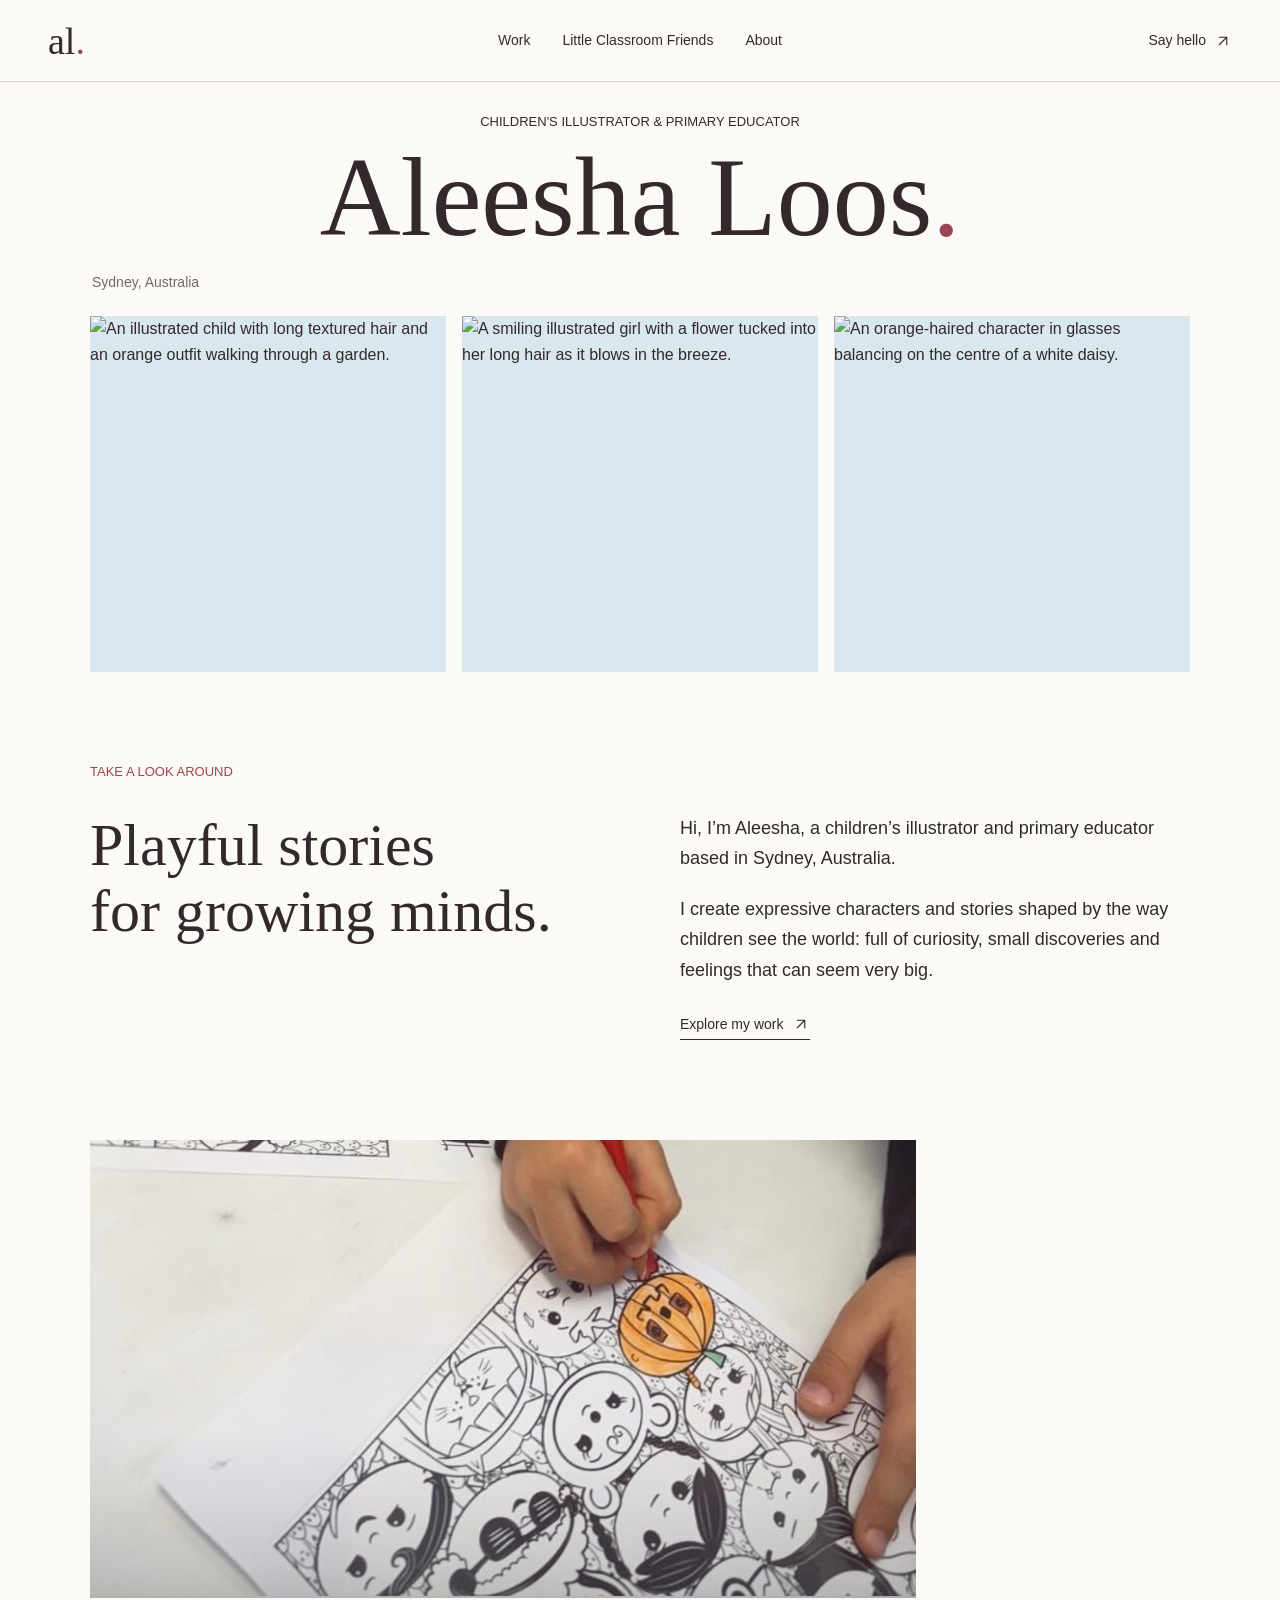
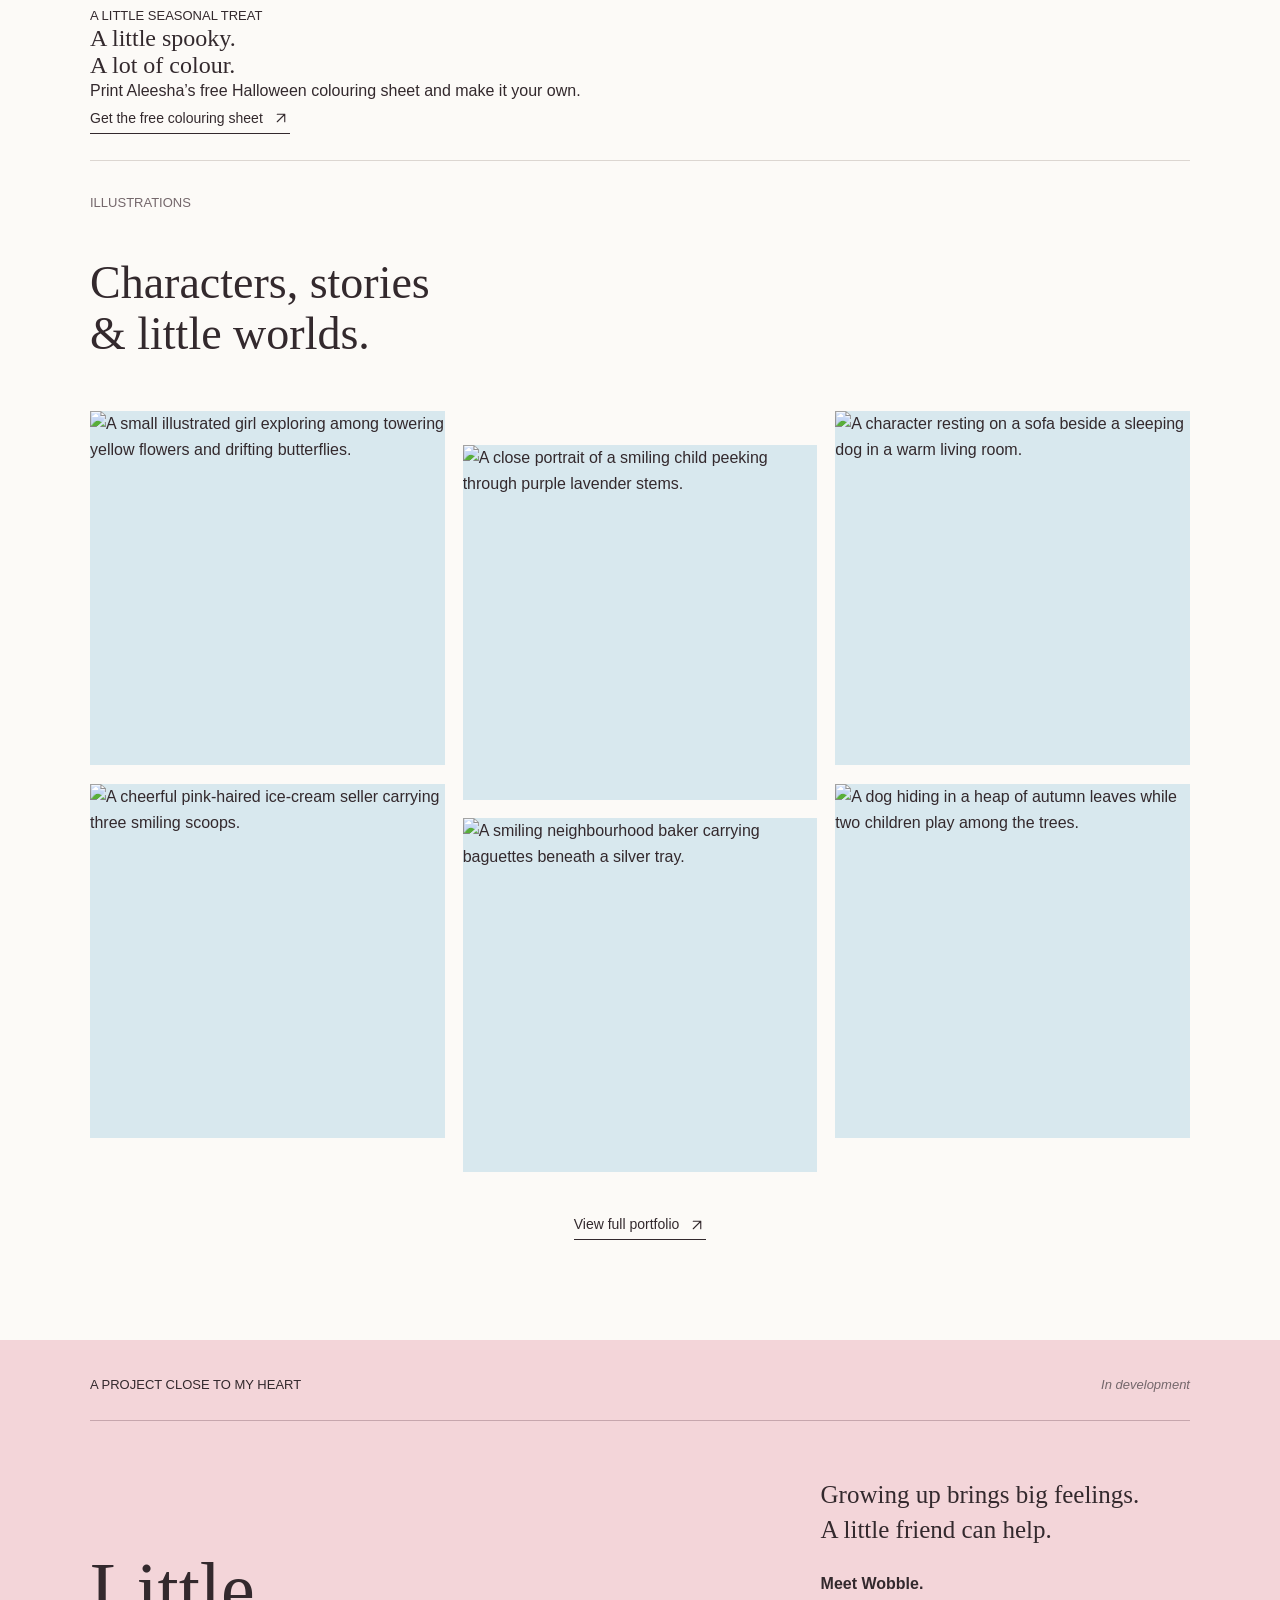
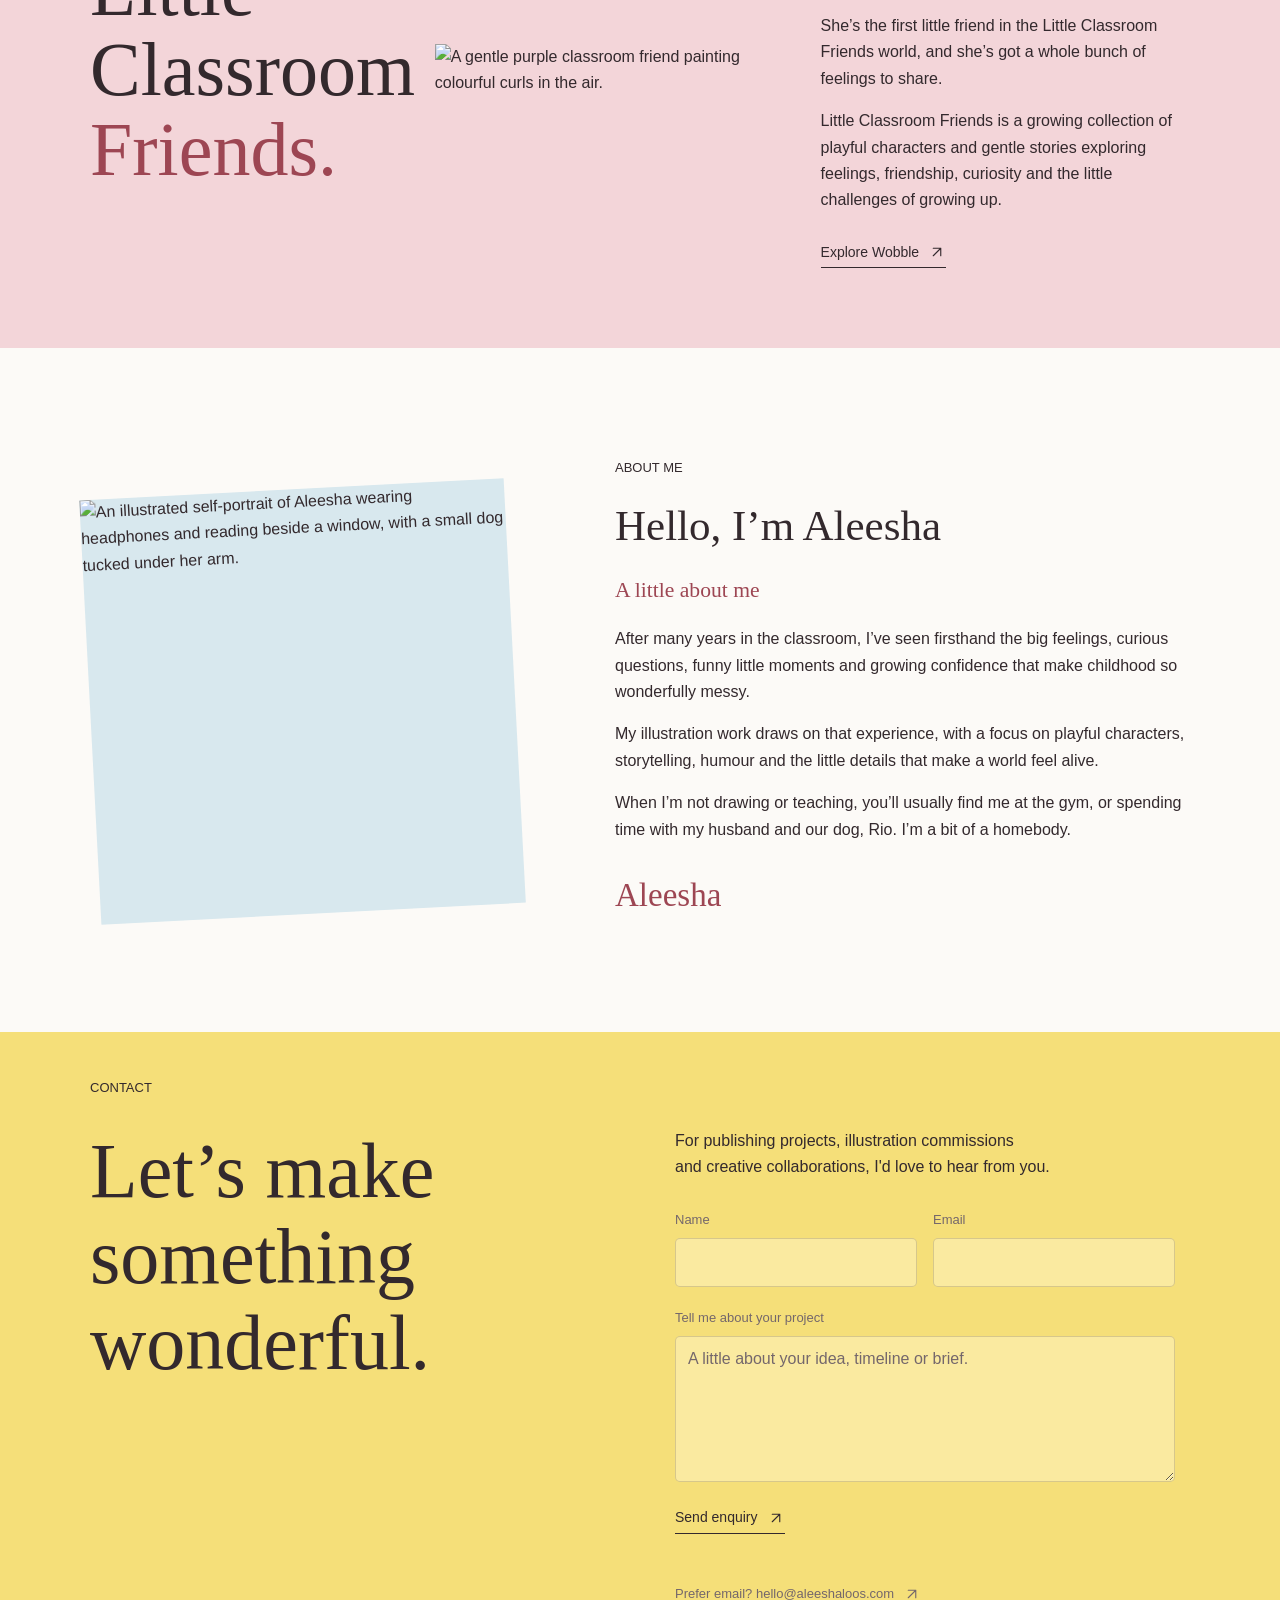
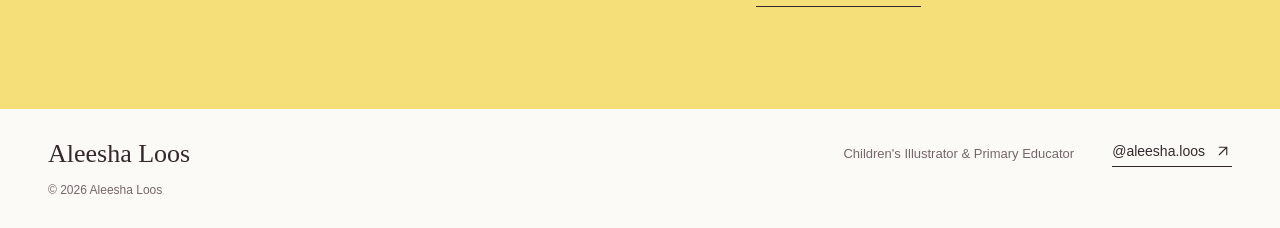
==== commit c506cf20: "Refresh Halloween pages and Aleesha links" ====
--- a/index.html
+++ b/index.html
@@ -47,6 +47,11 @@
           <a class="text-link" href="portfolio/">Explore my work <svg class="icon" aria-hidden="true"><use href="#arrow-up-right"/></svg></a>
         </div>
       </div>
+    </section>
+    <section class="halloween-feature section-wrap" aria-labelledby="halloween-feature-title">
+      <div class="halloween-feature-photo"><img src="assets/halloween/IMG_6366.jpeg" alt="Aleesha’s original Halloween colouring sheet photo." loading="lazy" decoding="async" /></div>
+      <div class="halloween-feature-copy"><p class="eyebrow">A little seasonal treat</p><h2 id="halloween-feature-title">A little spooky.<br />A lot of colour.</h2><p>Print Aleesha’s free Halloween colouring sheet and make it your own.</p><a class="text-link" href="halloween/">Get the free colouring sheet <svg class="icon" aria-hidden="true"><use href="#arrow-up-right"/></svg></a></div>
+      <img class="halloween-feature-detail" src="assets/portfolio/detail-01.webp" alt="" aria-hidden="true" loading="lazy" />
     </section>
     <section class="selected-work section-wrap" id="portfolio" aria-labelledby="work-title">
       <div class="section-topline"><p class="eyebrow">Illustrations</p></div>
@@ -125,3 +130,4 @@
   </dialog>
 </body>
 </html>
+
--- a/styles.css
+++ b/styles.css
@@ -190,6 +190,10 @@
 .wobble-hero h1{font-size:clamp(3rem,7vw,6.4rem);margin-top:1rem}
 .wobble-cover{width:100%;max-width:460px;margin-inline:auto;display:block;box-shadow:0 18px 40px rgb(51 41 45 / 16%)}
 .wobble-hero-copy{font-size:1.15rem;line-height:1.8;max-width:34rem;margin-top:1.8rem}
+.wobble-coming-soon{position:relative;max-width:32rem;margin-top:2rem;padding:1.15rem 1.35rem 1.2rem;background:var(--pink);border-radius:20px 20px 20px 5px;color:var(--ink)}
+.wobble-coming-soon::after{content:"";position:absolute;left:1.15rem;bottom:-10px;border-width:11px 11px 0 0;border-style:solid;border-color:var(--pink) transparent transparent transparent}
+.wobble-coming-soon .eyebrow{margin-bottom:.5rem;color:var(--rose)}
+.wobble-coming-soon>p:last-child{font-size:.98rem;line-height:1.55}
 .wobble-story{padding:6.5rem 0}
 .wobble-story-grid{display:grid;grid-template-columns:1fr 1fr;gap:clamp(2.5rem,8vw,8rem);align-items:start}
 .wobble-story h2,.wobble-classroom h2{font-size:clamp(2.5rem,5vw,4.6rem)}
@@ -201,4 +205,5 @@
 @media(max-width:720px){.wobble-hero{padding:3.2rem 0}.wobble-hero-grid,.wobble-story-grid,.wobble-classroom{grid-template-columns:1fr;gap:2.3rem}.wobble-hero-grid>div:first-child{order:2}.wobble-story,.wobble-classroom-section{padding:4rem 0}.wobble-cover{max-width:330px}.wobble-story .lead{font-size:1.4rem}}
 @media(max-width:600px){.friends-layout h2 br:first-child{display:block}}
 @media(max-width:850px){.page-hero-grid{gap:40px}.page-hero h1,.rates-hero h1{font-size:62px}.rates-section{gap:42px}.portfolio-page-grid{grid-template-columns:repeat(2,minmax(0,1fr))}.portfolio-entry:nth-child(3n+2){transform:none}.portfolio-entry:nth-child(even){transform:translateY(24px)}}
-@media(max-width:600px){.portfolio-more{margin-top:26px}.page-hero,.rates-hero{padding:46px 0 48px}.page-hero-grid{grid-template-columns:1fr;gap:28px}.page-hero h1,.rates-hero h1{font-size:48px;white-space:normal;margin-top:13px}.page-hero-copy,.rates-intro{font-size:16px}.portfolio-page{padding:38px 0 72px}.portfolio-page-grid{grid-template-columns:1fr;gap:44px}.portfolio-entry:nth-child(even){transform:none}.portfolio-meta{padding-top:10px}.portfolio-placeholder{padding:22px}.portfolio-close{margin-top:62px;padding-top:34px;display:block}.portfolio-close h2{font-size:37px;margin-bottom:24px}.rates-section{grid-template-columns:1fr;gap:28px;padding:42px 0}.rates-section h2{font-size:36px}.guide-points{grid-template-columns:1fr}.rate-row{gap:18px}.rate-row h3{font-size:21px}.rate-row strong{font-size:15px}.rates-note{padding:28px 24px}.rates-cta{grid-template-columns:1fr;gap:26px;margin-top:50px}.rates-cta h2{font-size:45px}}
+@media(max-width:600px){.portfolio-more{margin-top:26px}.page-hero,.rates-hero{padding:46px 0 48px}.page-hero-grid{grid-template-columns:1fr;gap:28px}.page-hero h1,.rates-hero h1{font-size:48px;white-space:normal;margin-top:13px}.page-hero-copy,.rates-intro{font-size:16px}.portfolio-page{padding:38px 0 72px}.portfolio-page-grid{grid-template-columns:repeat(2,minmax(0,1fr));gap:30px 12px}.portfolio-entry:nth-child(even){transform:none}.portfolio-meta{padding-top:7px;display:flex;justify-content:space-between;gap:7px;align-items:baseline}.portfolio-meta h2{font-size:11px;line-height:1.25}.portfolio-meta p{font-size:10px;line-height:1.25}.portfolio-placeholder{padding:22px}.portfolio-close{margin-top:62px;padding-top:34px;display:block}.portfolio-close h2{font-size:37px;margin-bottom:24px}.rates-section{grid-template-columns:1fr;gap:28px;padding:42px 0}.rates-section h2{font-size:36px}.guide-points{grid-template-columns:1fr}.rate-row{gap:18px}.rate-row h3{font-size:21px}.rate-row strong{font-size:15px}.rates-note{padding:28px 24px}.rates-cta{grid-template-columns:1fr;gap:26px;margin-top:50px}.rates-cta h2{font-size:45px}}
+@media(max-width:370px){.portfolio-page-grid{grid-template-columns:1fr;gap:44px}.portfolio-entry:nth-child(even){transform:none}}
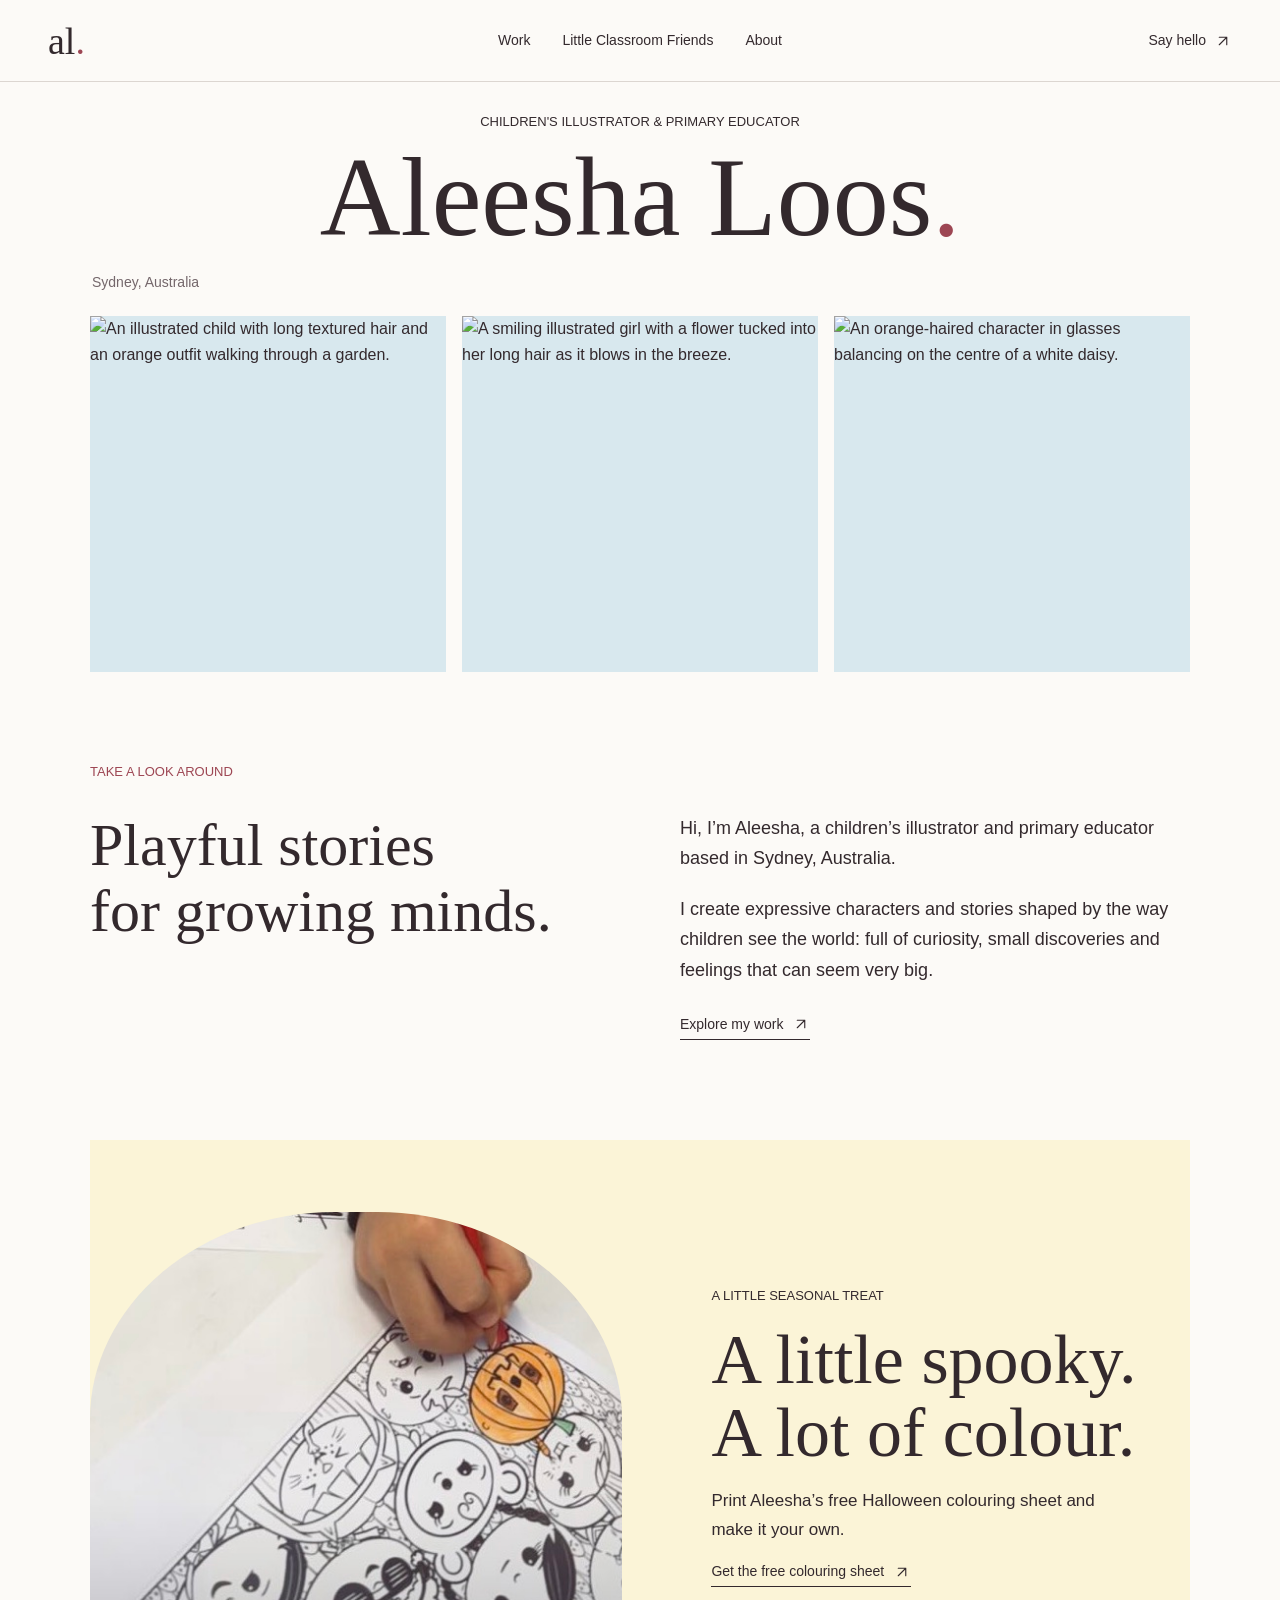
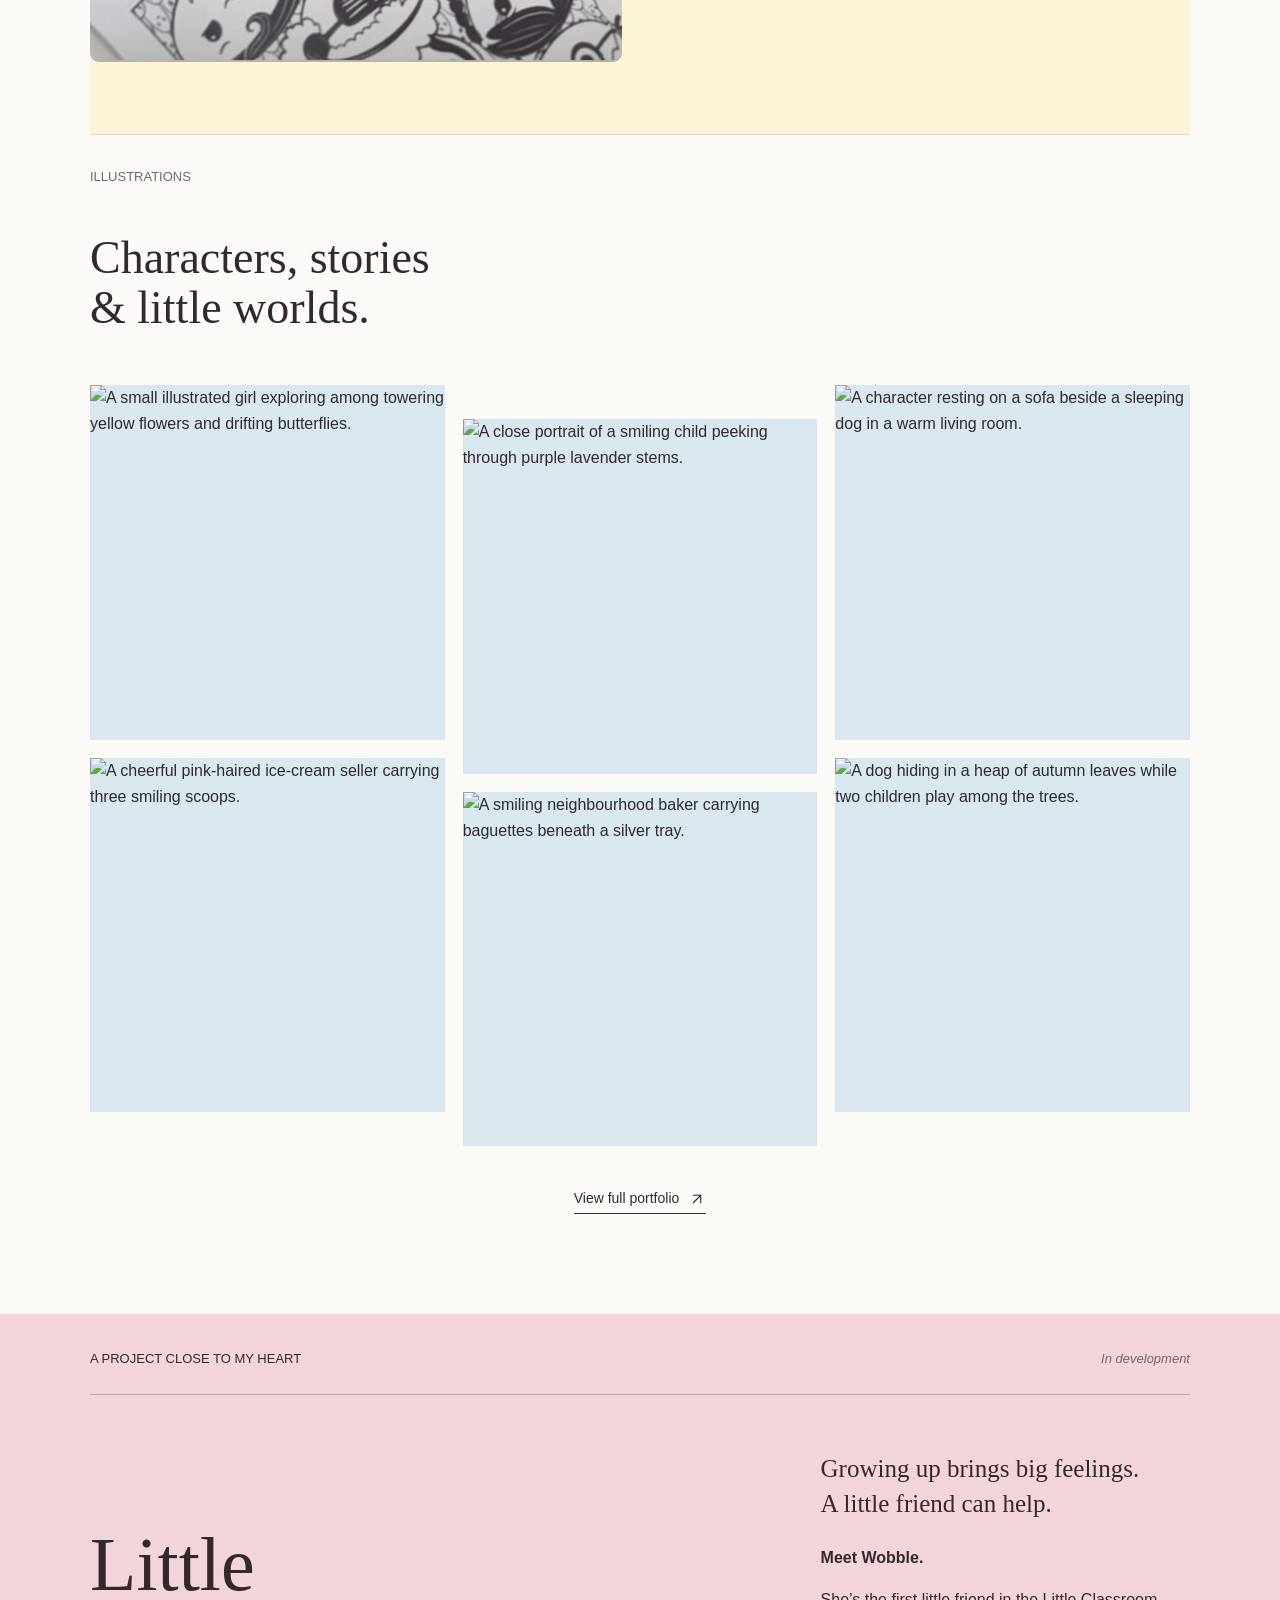
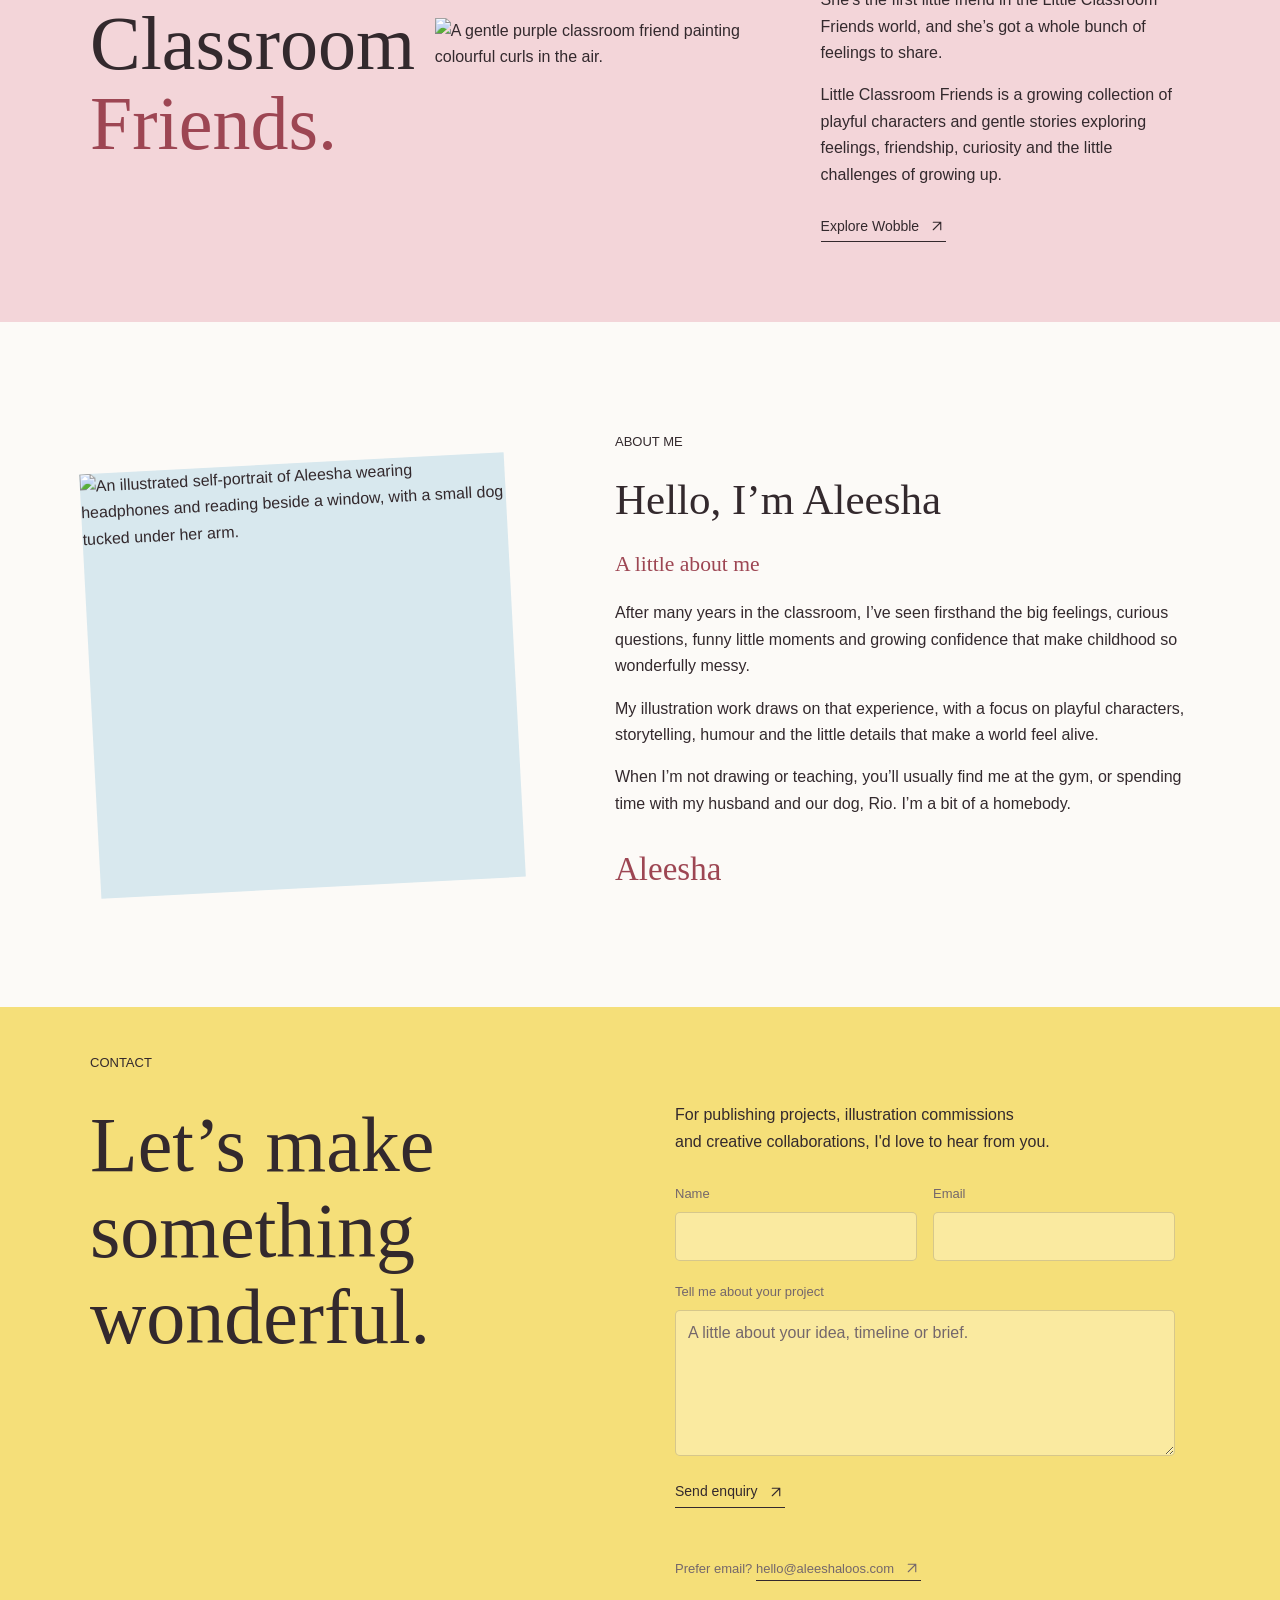
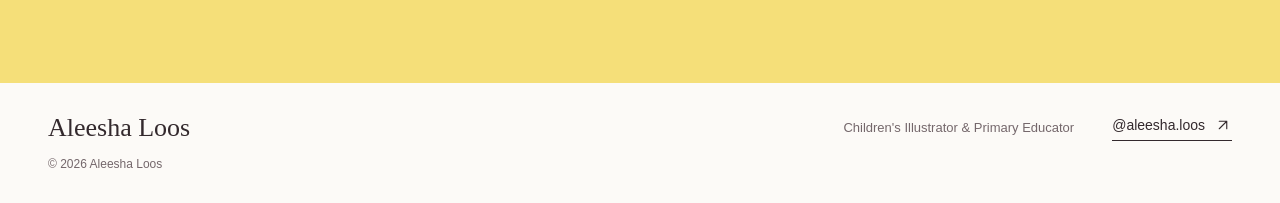
==== commit 96df207b: "Load seasonal homepage styles" ====
--- a/index.html
+++ b/index.html
@@ -10,6 +10,7 @@
   <link rel="preload" href="assets/fonts/fraunces-medium.ttf" as="font" type="font/ttf" crossorigin />
   <link rel="preload" href="assets/fonts/dm-sans-regular.ttf" as="font" type="font/ttf" crossorigin />
   <link rel="stylesheet" href="styles.css?v=20261003-2" />
+  <link rel="stylesheet" href="community.css?v=20261024-3" />
   <script src="script.js?v=20261003-2" defer></script>
 </head>
 <body>
--- a/community.css
+++ b/community.css
@@ -0,0 +1,52 @@
+[hidden]{display:none!important}
+.community-header{max-width:1180px;margin:auto;padding:24px 6%;display:flex;align-items:center;justify-content:space-between;gap:20px}
+.community-header .text-link{font-size:13px}
+.community-footer{display:flex;flex-wrap:wrap;justify-content:center;gap:22px;padding:36px 20px;color:var(--muted);font-size:12px}
+.community-footer a{text-underline-offset:5px}
+.links-page{background:radial-gradient(ellipse at 5% 12%,#f3d5d980,transparent 45%),radial-gradient(ellipse at 95% 65%,#d8e8ee90,transparent 45%),var(--paper)}
+.links-main{max-width:600px;padding:54px 24px 16px;margin:auto;text-align:center}
+.links-portrait{width:100px;height:100px;object-fit:cover;border-radius:50%;border:6px solid var(--paper);outline:1px solid var(--line)}
+.links-main h1{font-size:48px;margin:22px 0 12px}.links-main .intro{max-width:340px;margin:0 auto 32px;color:var(--muted);font-size:15px;line-height:1.7}
+.links-list{display:grid;gap:12px;text-align:left}
+.link-card{display:flex;gap:18px;align-items:center;padding:21px 24px;border:1px solid #33292d25;border-radius:9px;background:var(--paper);text-decoration:none;transition:transform .15s,background .15s}
+.link-card:hover{transform:translateY(-2px);background:#fff}.link-card:focus-visible{outline:3px solid var(--rose);outline-offset:3px}
+.link-card strong{font-family:var(--serif);font-weight:500;font-size:23px;line-height:1.2;display:block}.link-card small{display:block;font-size:12px;line-height:1.5;margin-top:5px;color:var(--muted)}
+.link-card .card-arrow{margin-left:auto;font-size:23px}.link-card .card-number{font-size:11px;align-self:flex-start;margin-top:5px}
+.link-card.halloween{background:#f5df7980}.link-card.wobble{background:#d8e8eea6}.link-card.support{background:#f3d5d950}
+.link-card[aria-disabled=true]{opacity:.65;cursor:default}.links-note{margin:24px 0;font-size:12px;color:var(--muted)}
+.community-main{max-width:1120px;padding:50px 6% 70px;margin:auto}.community-hero{display:grid;grid-template-columns:1fr 1fr;gap:60px;align-items:center}
+.community-hero h1{font-size:clamp(42px,5vw,70px);line-height:1.05;margin:18px 0 24px}.community-hero p{line-height:1.7}
+.halloween-cover{background:#f5df7960;aspect-ratio:1;border-radius:47% 47% 8px 8px;display:flex;flex-direction:column;justify-content:center;align-items:center;text-align:center;padding:35px;border:1px solid #33292d20;position:relative}
+.halloween-cover .sparkles{font-size:65px;color:var(--rose);letter-spacing:12px}.halloween-cover strong{font:42px/1.15 var(--serif);max-width:6em}.halloween-cover small{font-size:12px;margin-top:20px;letter-spacing:.08em}
+.community-main .signup-card{margin-top:55px}
+.signup-card{padding:clamp(24px,4vw,44px);background:#f3d5d950;border:1px solid #33292d1f;border-radius:12px}
+.signup-card h2{font-size:clamp(30px,4vw,43px);line-height:1.15;margin:12px 0 18px}.signup-intro>p:last-child{max-width:580px;line-height:1.7;font-size:16px}
+.signup-availability{margin:22px 0 0;padding:18px;background:#ffffff70;border-radius:8px;font-size:14px;line-height:1.65}
+.signup-form{margin-top:26px}.signup-fields{display:grid;grid-template-columns:1fr 1fr;gap:18px}
+.signup-fields label{display:block;font-size:14px}.signup-fields label span{color:var(--muted);font-size:12px}.signup-fields input{display:block;width:100%;margin-top:8px;padding:13px 14px;border:1px solid #33292d50;border-radius:5px;background:#fffaf1c9;color:var(--ink);font:16px var(--sans)}
+.signup-fields input:focus{outline:2px solid var(--rose);outline-offset:2px}
+.signup-check{display:flex;align-items:flex-start;gap:10px;margin:20px 0 12px;font-size:14px;line-height:1.6}.signup-check input{width:18px;height:18px;flex-shrink:0;margin-top:3px;accent-color:var(--rose)}
+.signup-fine{font-size:12px;color:var(--muted);line-height:1.7;margin-bottom:20px}.signup-submit{padding:14px 20px;background:var(--ink);color:var(--paper);border:0;border-radius:5px;font:14px var(--sans);cursor:pointer}.signup-submit span{margin-left:24px}.signup-submit:disabled{opacity:.55;cursor:wait}
+.signup-honey{position:absolute;left:-10000px;width:1px;height:1px;overflow:hidden}
+.signup-error{margin-top:16px;color:#8c263a;font-size:14px}
+.signup-thanks{position:relative;text-align:center;max-width:600px;margin:12px auto;padding:40px 24px;background:#f5df79a0;border-radius:45px 45px 45px 8px;outline:none}
+.signup-thanks p{line-height:1.7}.thanks-spark{display:block;color:var(--rose);font-size:36px;margin-bottom:16px}.thanks-signoff{font-size:13px;margin-top:24px}.thanks-signoff span{display:inline-block;font:26px var(--serif);margin-top:8px}
+.waitlist-section{padding:45px 0 75px}.waitlist-section .signup-card{max-width:850px;margin:auto;background:#d8e8ee80}.waitlist-jump{margin-top:20px;display:inline-block}
+.privacy-copy{max-width:700px;margin:auto;line-height:1.8}.privacy-copy h1{font-size:48px;margin-bottom:28px}.privacy-copy h2{font-size:27px;margin:28px 0 12px}
+@media(max-width:650px){.links-main{padding-top:30px}.links-main h1{font-size:40px}.link-card{padding:20px 17px}.link-card strong{font-size:21px}.community-hero{grid-template-columns:1fr;gap:32px}.halloween-cover{max-width:380px;width:100%;margin:auto}.signup-fields{grid-template-columns:1fr}.community-main{padding-top:24px}.community-footer{gap:16px}.waitlist-section{padding-left:6%;padding-right:6%}}
+@media(prefers-reduced-motion:reduce){.link-card{transition:none}}
+
+
+/* Seasonal Halloween feature */
+.halloween-feature{position:relative;display:grid;grid-template-columns:minmax(0,1fr) minmax(0,.9fr);gap:clamp(32px,7vw,90px);align-items:center;padding-top:72px;padding-bottom:72px;background:#f5df7940}
+.halloween-feature-photo{overflow:hidden;border-radius:46% 46% 9px 9px;max-height:530px}.halloween-feature-photo img{display:block;width:100%;aspect-ratio:1.18;object-fit:cover}
+.halloween-feature-copy{max-width:480px;padding-right:28px}.halloween-feature-copy h2{font-size:clamp(42px,5.5vw,70px);line-height:1.04;margin:18px 0}.halloween-feature-copy>p:not(.eyebrow){font-size:17px;line-height:1.7;max-width:400px}.halloween-feature-copy .text-link{margin-top:16px}.halloween-feature-detail{position:absolute;width:62px;right:3%;bottom:5%;transform:rotate(14deg);pointer-events:none}
+.links-main{position:relative;max-width:520px;padding:50px 24px 18px}.links-main .links-portrait{width:122px;height:122px;object-fit:cover;border-radius:50%;border:5px solid var(--paper);box-shadow:0 8px 30px #33292d18}
+.links-list{gap:13px}.link-card{min-height:74px;gap:16px;padding:18px 22px;border-radius:17px;background:#fffdf9e8;box-shadow:0 4px 14px #33292d0a}.link-card strong{font-size:20px}.link-card small{font-size:12px}.link-card .card-arrow{font-size:21px}
+.links-detail{position:absolute;width:44px;height:44px;object-fit:contain;pointer-events:none}.links-detail-one{top:168px;left:3px;transform:rotate(-16deg)}.links-detail-two{top:318px;right:0;width:39px;transform:rotate(12deg)}
+.link-card.halloween{background:#f5df79b3}.link-card.wobble{background:#d8e8eecf}.link-card.support{background:#f3d5d9a8}
+.halloween-hero{grid-template-columns:1fr minmax(0,1.05fr);gap:clamp(35px,7vw,80px)}.halloween-photo{margin:0;overflow:hidden;border-radius:44% 44% 8px 8px;box-shadow:0 18px 50px #33292d1b}.halloween-photo img{display:block;width:100%;height:auto}
+.halloween-download{display:inline-flex;align-items:center;gap:30px;margin-top:22px;padding:15px 20px;border-radius:8px;background:var(--ink);color:var(--paper);font:14px var(--sans);text-decoration:none}.halloween-download:hover{background:var(--rose)}
+.halloween-signup-note{max-width:780px;margin:58px auto 0;padding:30px 34px;background:#d8e8ee80;border-radius:14px}.halloween-signup-note h2{font-size:clamp(28px,4vw,40px);margin:10px 0}.halloween-signup-note p:last-child{line-height:1.7}
+@media(max-width:700px){.halloween-feature{grid-template-columns:1fr;gap:28px;padding-top:43px;padding-bottom:48px}.halloween-feature-photo{max-width:440px;margin:auto}.halloween-feature-copy{padding:0}.halloween-feature-copy h2{font-size:43px}.halloween-feature-detail{width:43px;right:4%;bottom:2%}.links-main{padding-top:32px}.links-detail{width:32px;height:32px}.links-detail-one{left:-4px;top:153px}.links-detail-two{right:-2px;top:296px}.halloween-hero{grid-template-columns:1fr;gap:28px}.halloween-photo{max-width:520px;margin:0 auto}.halloween-signup-note{margin:38px 6% 0;padding:23px}.halloween-download{width:100%;justify-content:space-between}}
+
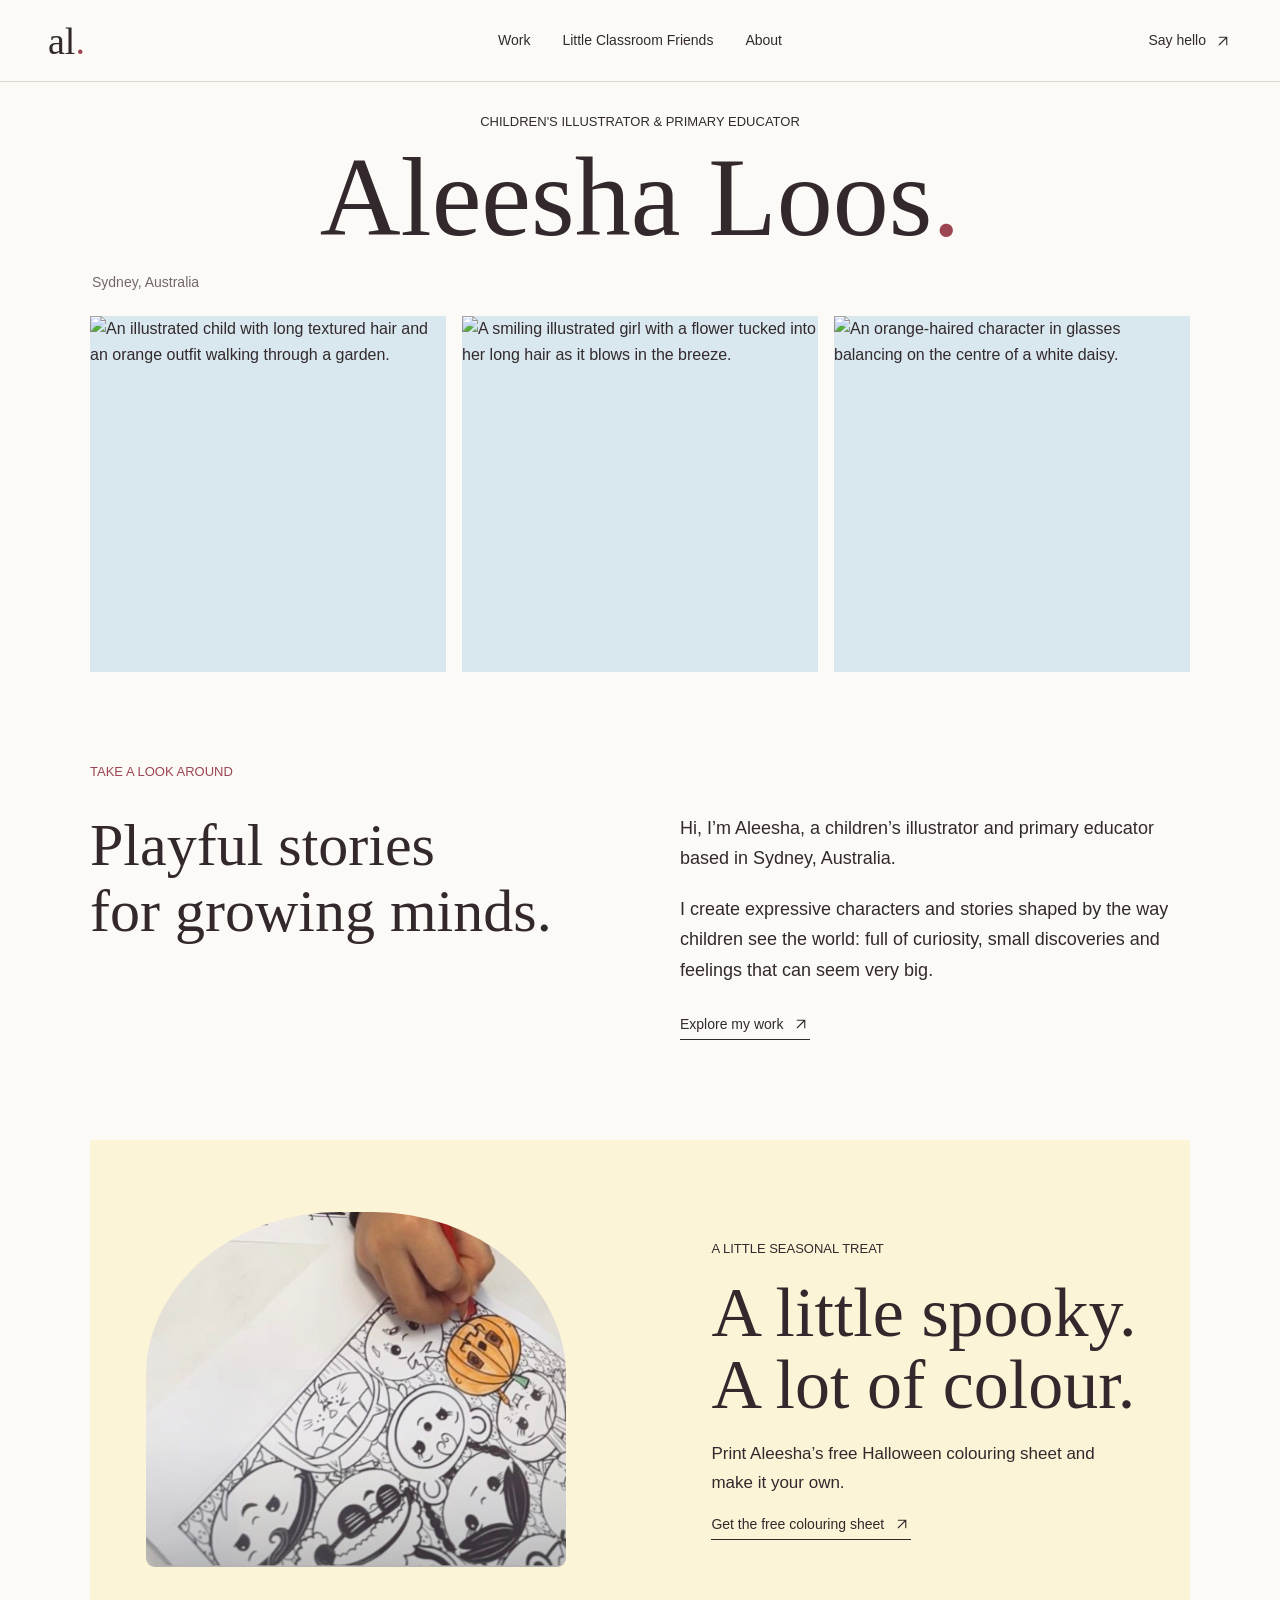
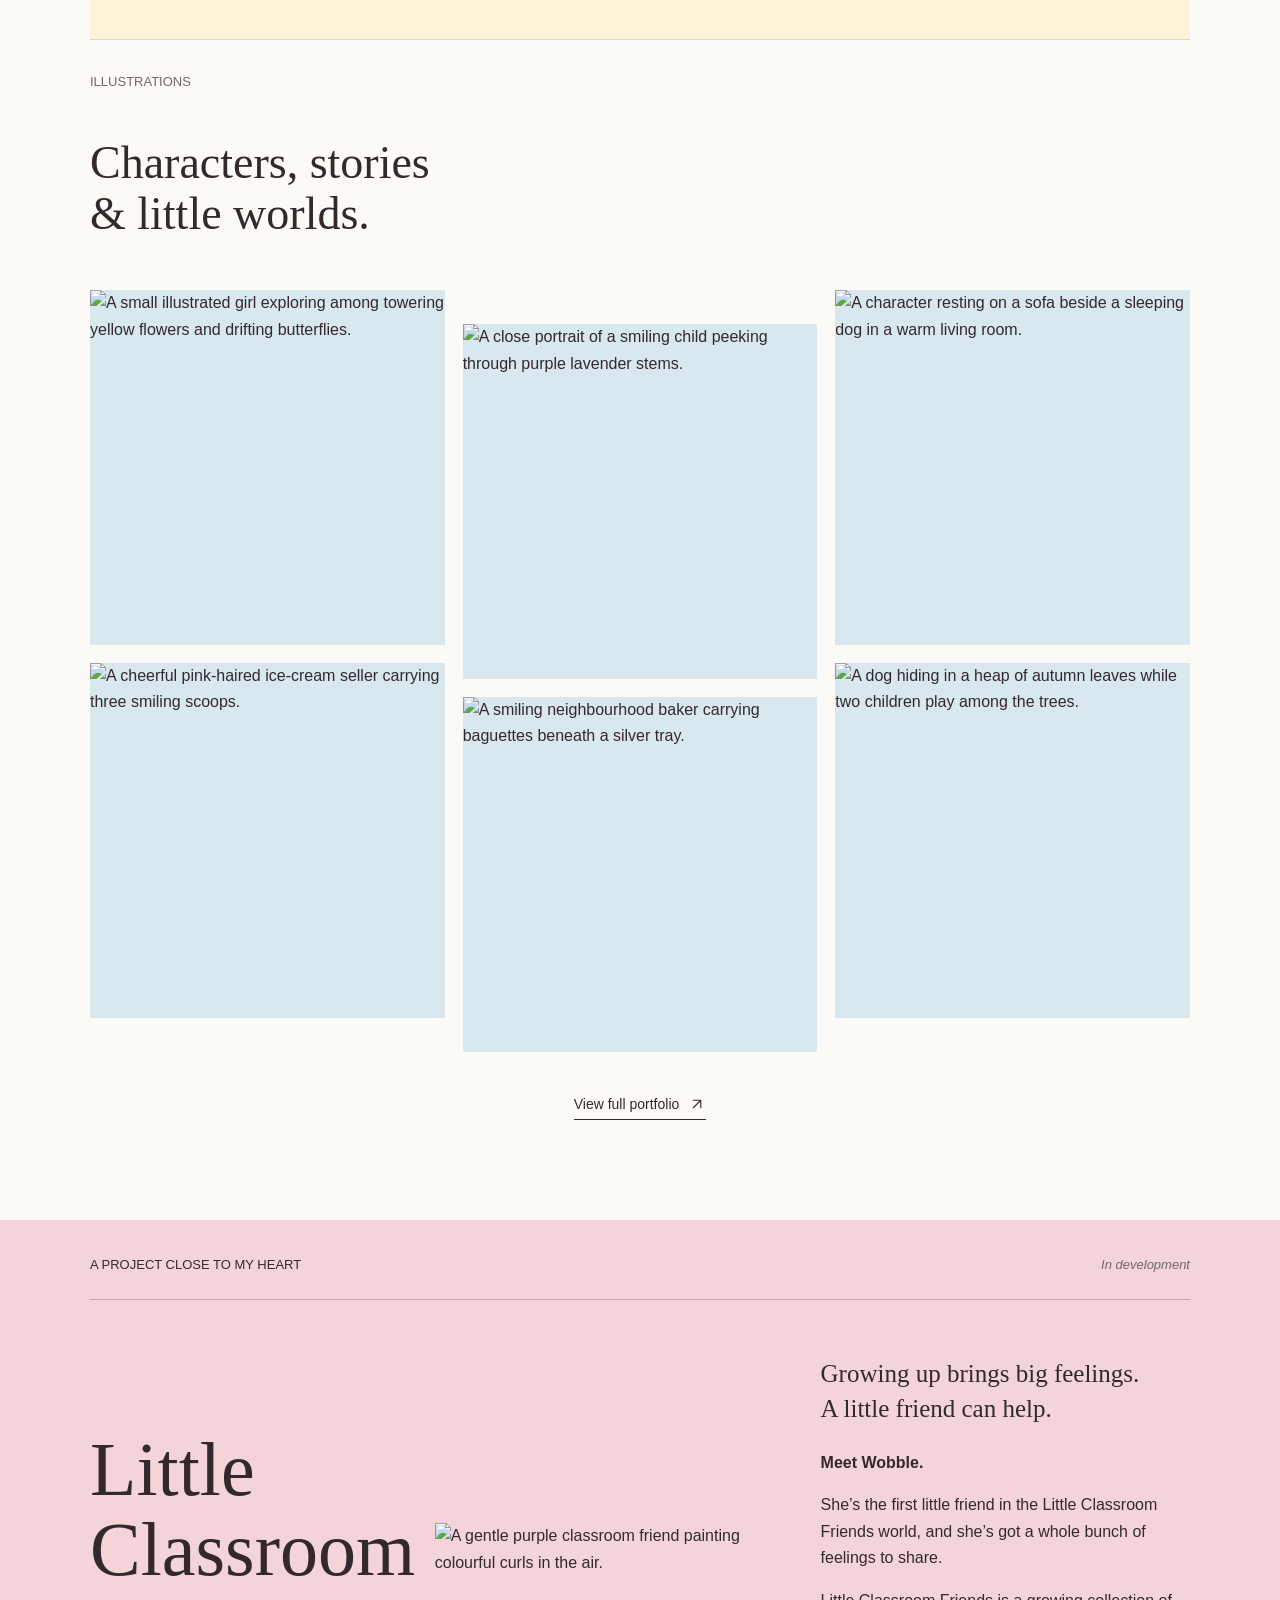
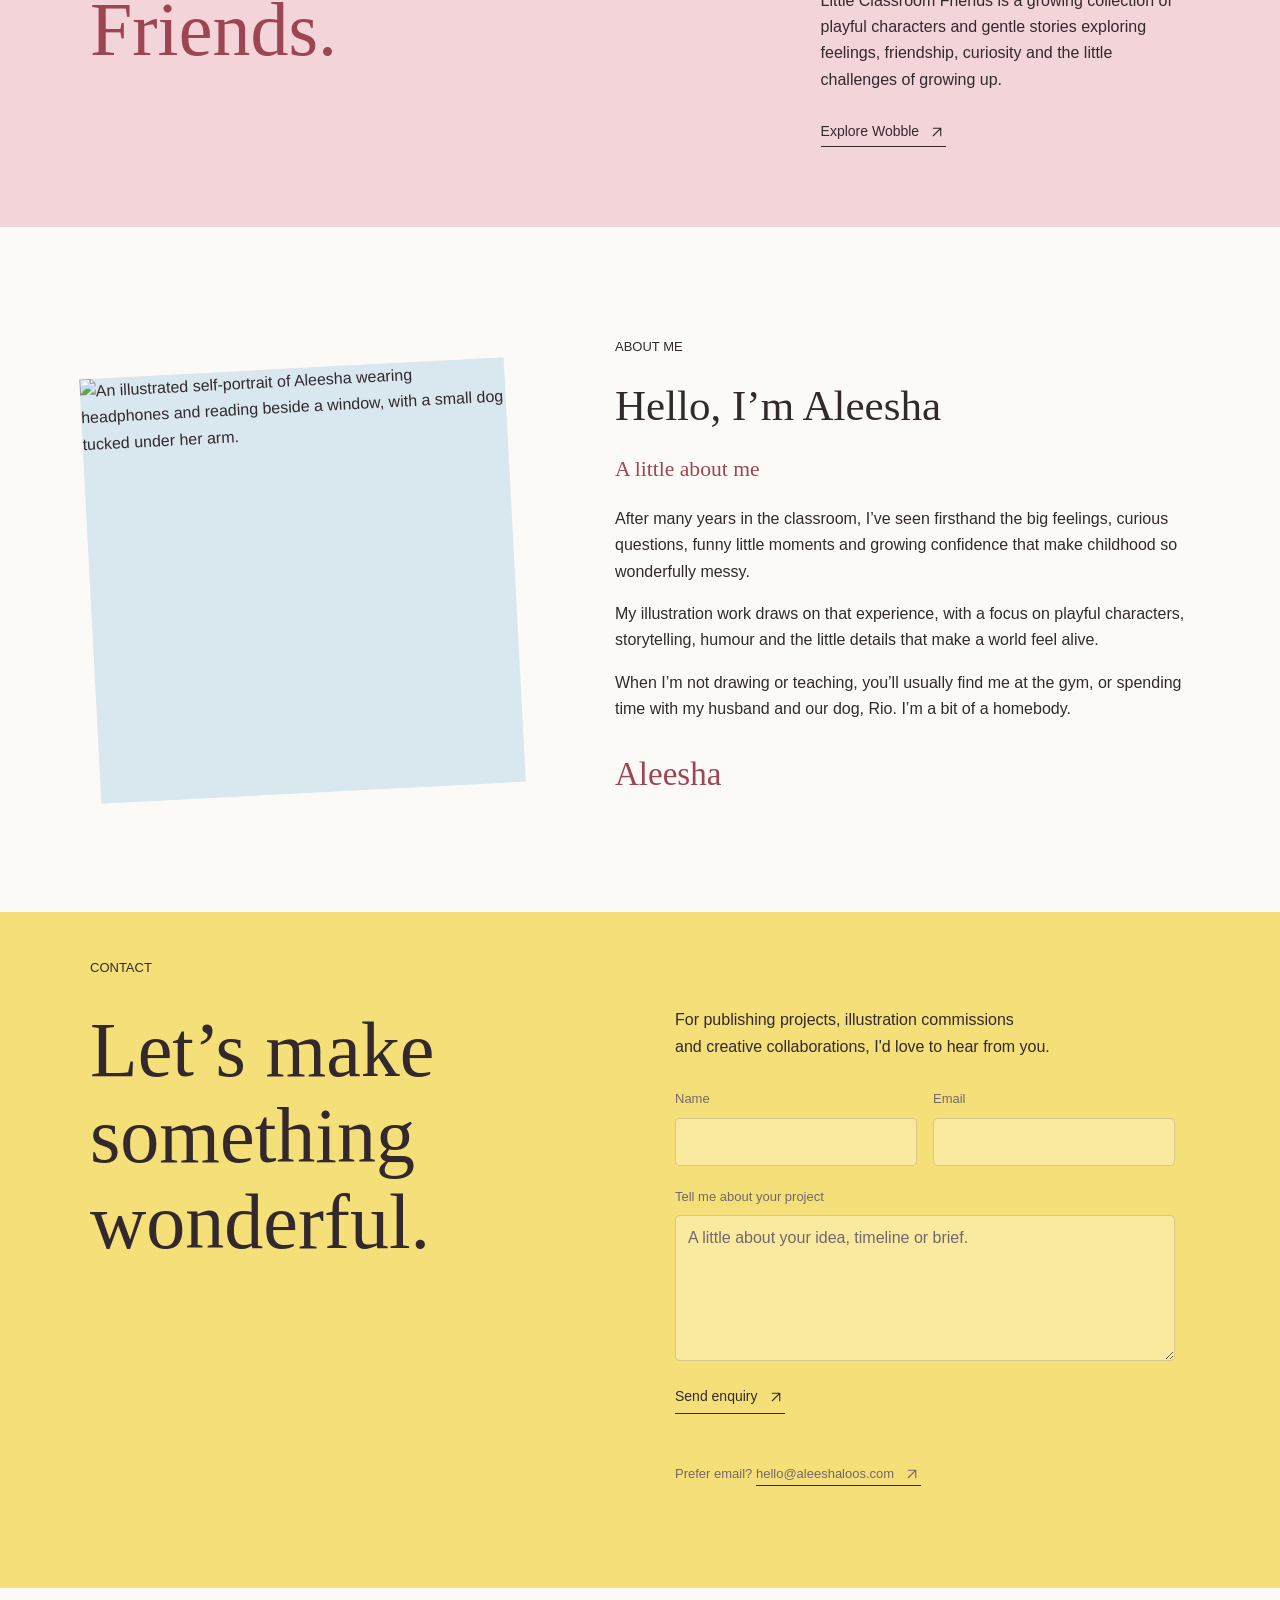
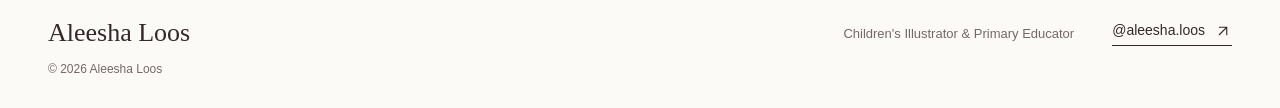
==== commit d331a323: "Refresh community stylesheet cache" ====
--- a/index.html
+++ b/index.html
@@ -10,7 +10,7 @@
   <link rel="preload" href="assets/fonts/fraunces-medium.ttf" as="font" type="font/ttf" crossorigin />
   <link rel="preload" href="assets/fonts/dm-sans-regular.ttf" as="font" type="font/ttf" crossorigin />
   <link rel="stylesheet" href="styles.css?v=20261003-2" />
-  <link rel="stylesheet" href="community.css?v=20261024-3" />
+  <link rel="stylesheet" href="community.css?v=20261024-4" />
   <script src="script.js?v=20261003-2" defer></script>
 </head>
 <body>
--- a/community.css
+++ b/community.css
@@ -39,7 +39,7 @@
 
 /* Seasonal Halloween feature */
 .halloween-feature{position:relative;display:grid;grid-template-columns:minmax(0,1fr) minmax(0,.9fr);gap:clamp(32px,7vw,90px);align-items:center;padding-top:72px;padding-bottom:72px;background:#f5df7940}
-.halloween-feature-photo{overflow:hidden;border-radius:46% 46% 9px 9px;max-height:530px}.halloween-feature-photo img{display:block;width:100%;aspect-ratio:1.18;object-fit:cover}
+.halloween-feature-photo{width:min(100%,420px);justify-self:center;overflow:hidden;border-radius:46% 46% 9px 9px;max-height:530px}.halloween-feature-photo img{display:block;width:100%;aspect-ratio:1.18;object-fit:cover}
 .halloween-feature-copy{max-width:480px;padding-right:28px}.halloween-feature-copy h2{font-size:clamp(42px,5.5vw,70px);line-height:1.04;margin:18px 0}.halloween-feature-copy>p:not(.eyebrow){font-size:17px;line-height:1.7;max-width:400px}.halloween-feature-copy .text-link{margin-top:16px}.halloween-feature-detail{position:absolute;width:62px;right:3%;bottom:5%;transform:rotate(14deg);pointer-events:none}
 .links-main{position:relative;max-width:520px;padding:50px 24px 18px}.links-main .links-portrait{width:122px;height:122px;object-fit:cover;border-radius:50%;border:5px solid var(--paper);box-shadow:0 8px 30px #33292d18}
 .links-list{gap:13px}.link-card{min-height:74px;gap:16px;padding:18px 22px;border-radius:17px;background:#fffdf9e8;box-shadow:0 4px 14px #33292d0a}.link-card strong{font-size:20px}.link-card small{font-size:12px}.link-card .card-arrow{font-size:21px}
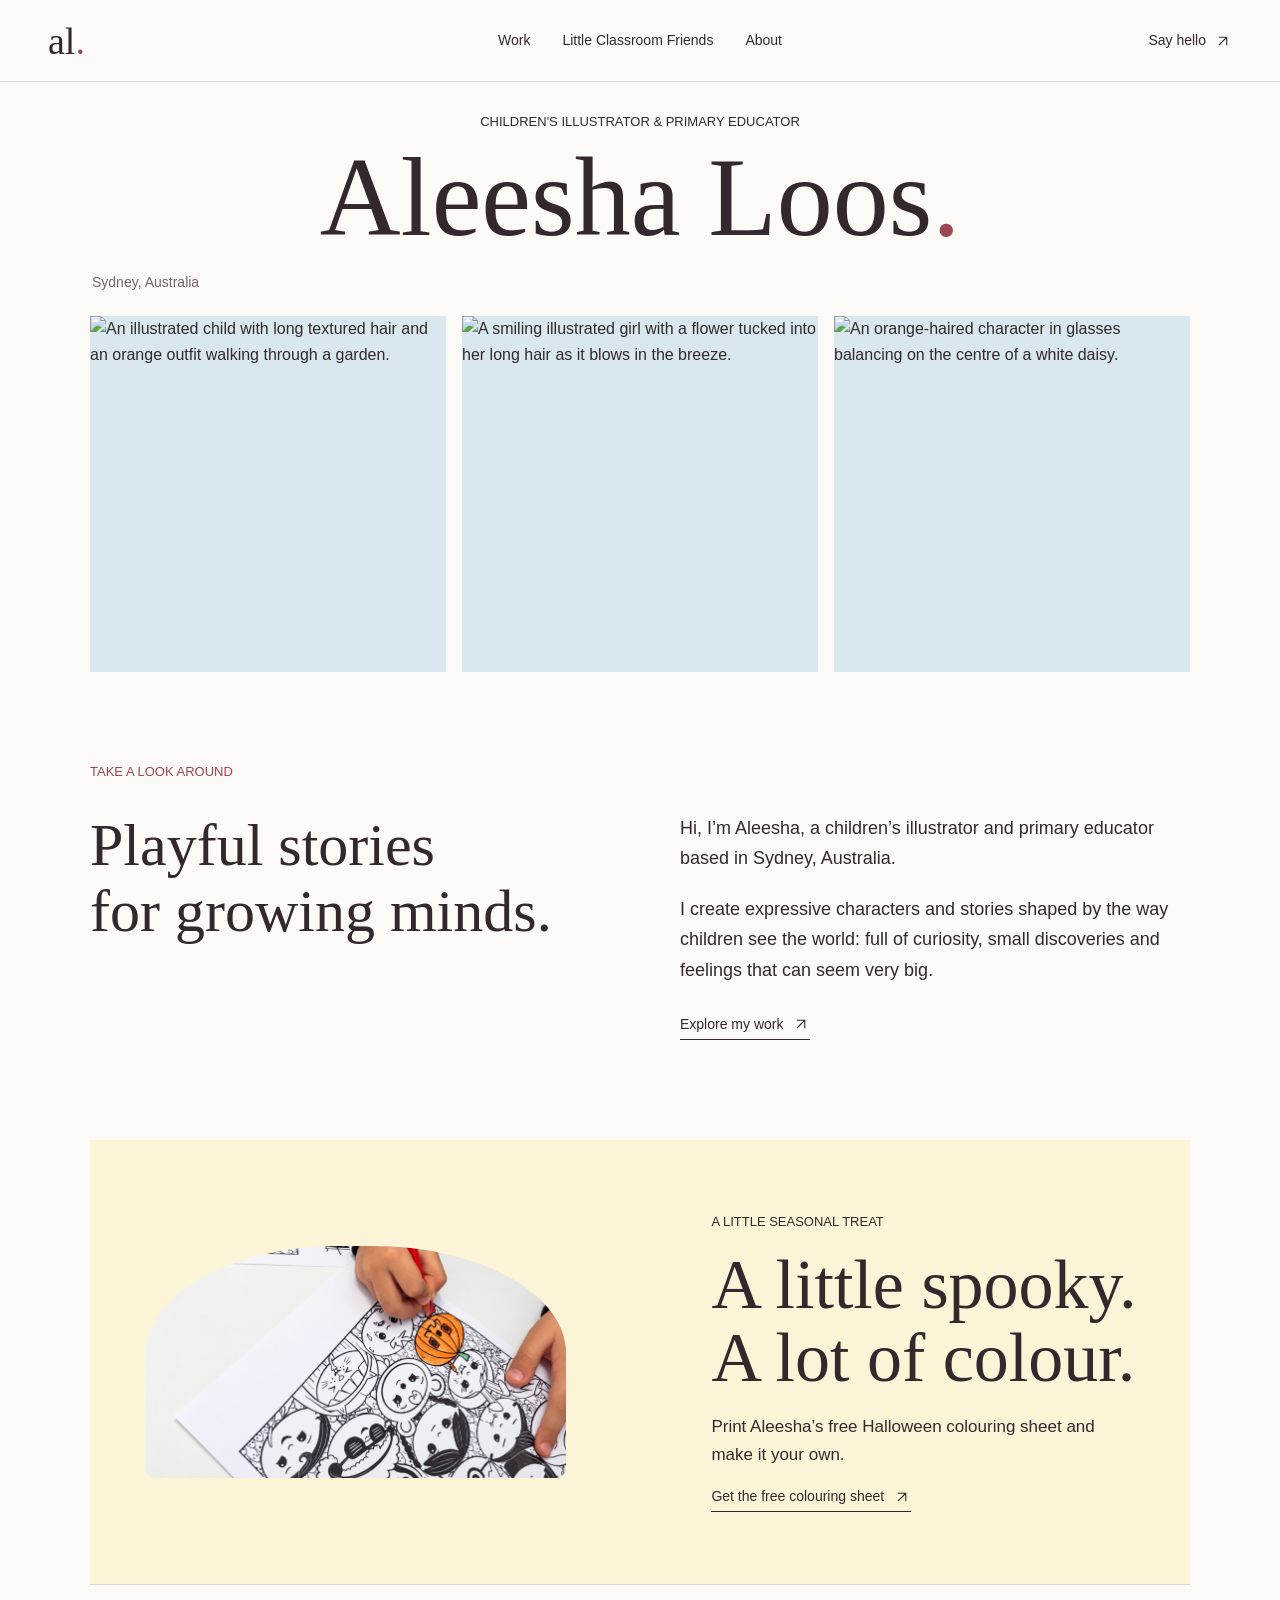
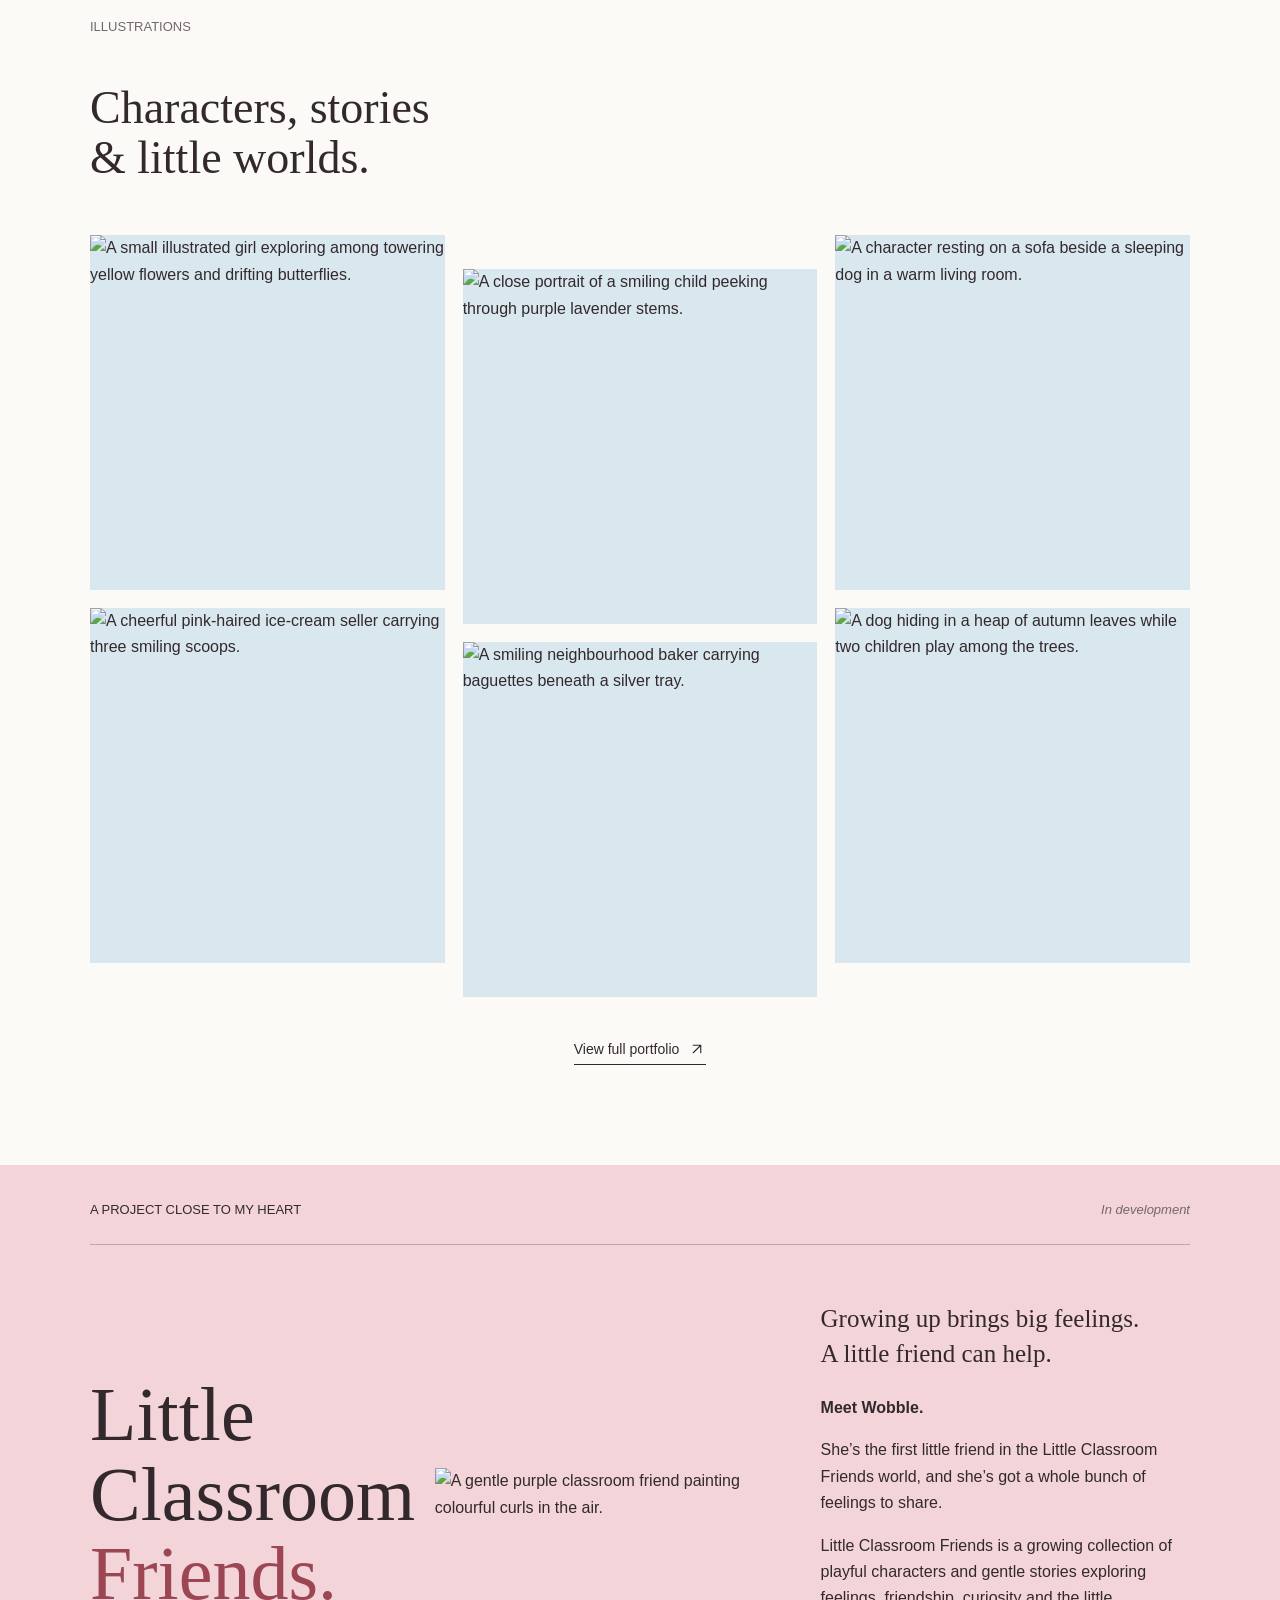
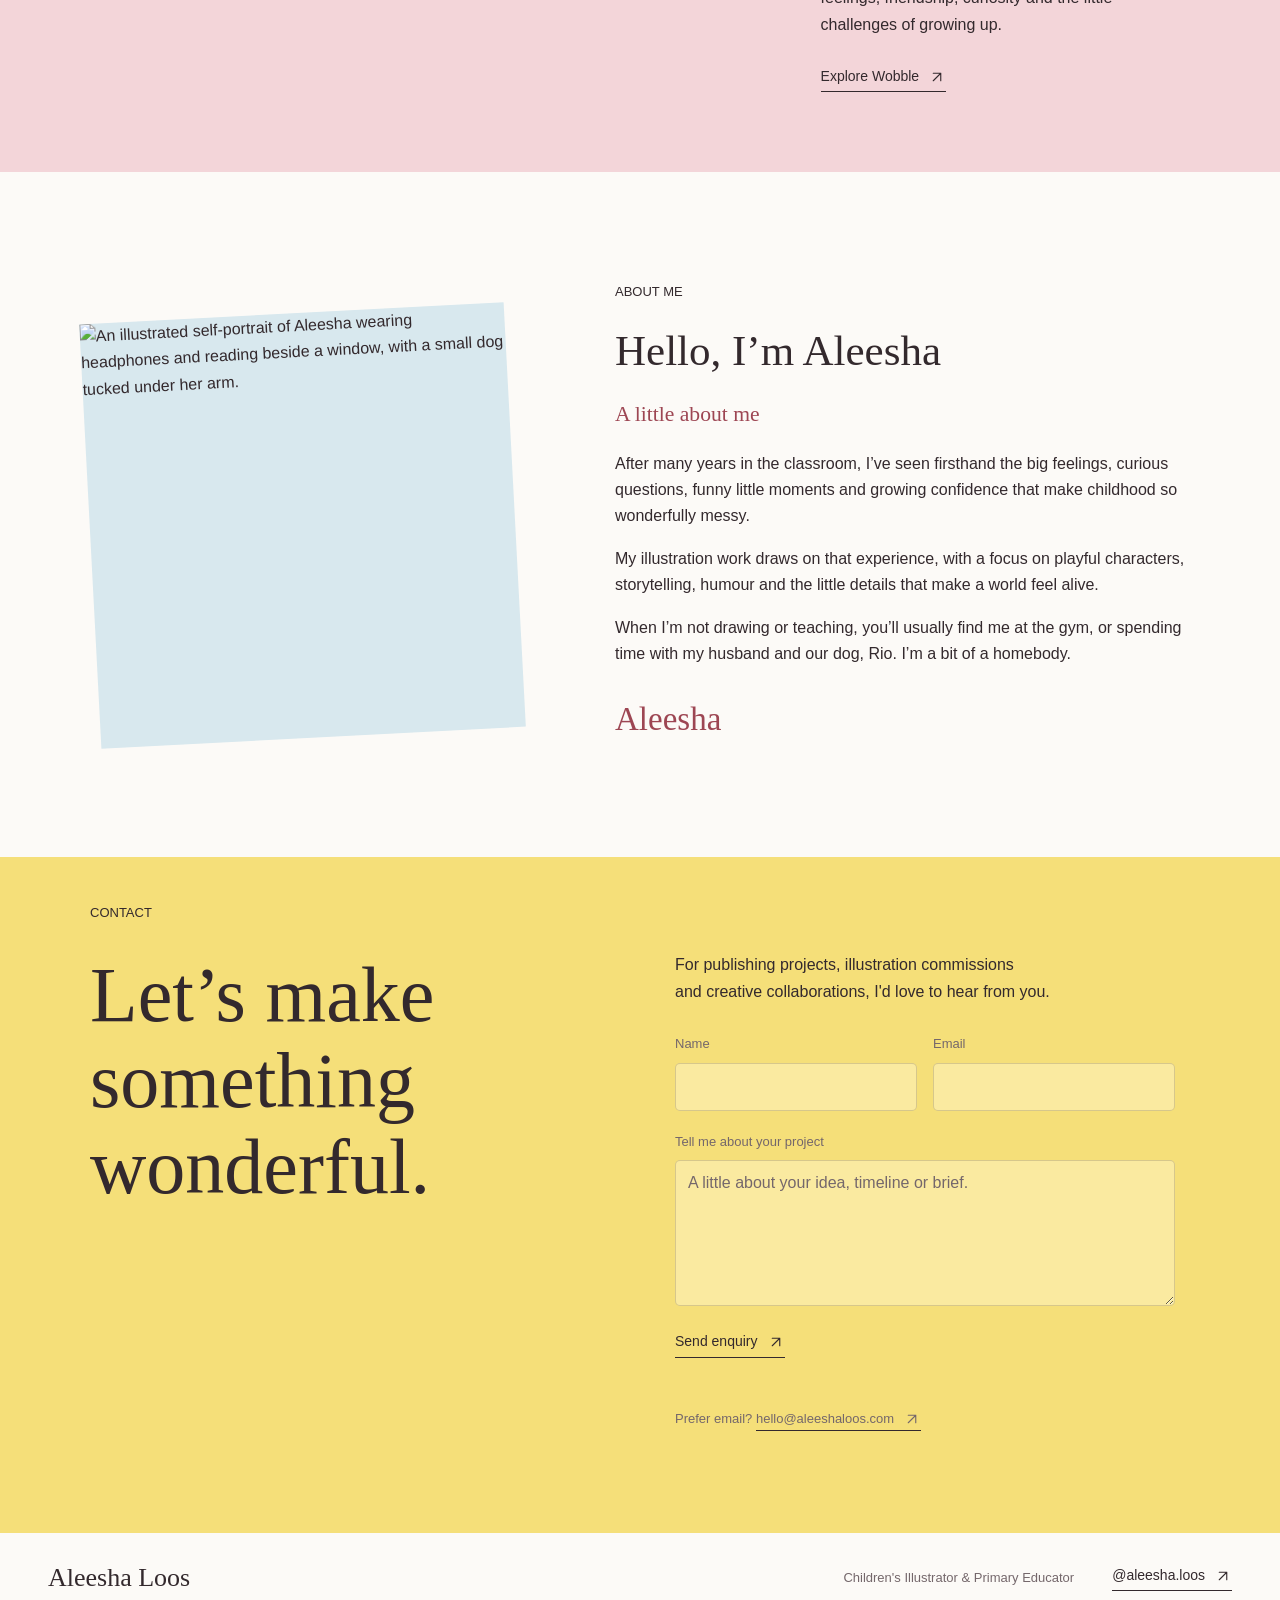
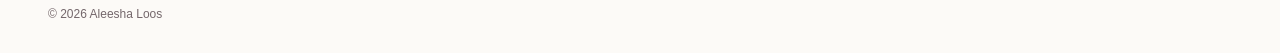
==== commit 420b5336: "Refresh Halloween image styling" ====
--- a/index.html
+++ b/index.html
@@ -10,7 +10,7 @@
   <link rel="preload" href="assets/fonts/fraunces-medium.ttf" as="font" type="font/ttf" crossorigin />
   <link rel="preload" href="assets/fonts/dm-sans-regular.ttf" as="font" type="font/ttf" crossorigin />
   <link rel="stylesheet" href="styles.css?v=20261003-2" />
-  <link rel="stylesheet" href="community.css?v=20261024-4" />
+  <link rel="stylesheet" href="community.css?v=20261024-5" />
   <script src="script.js?v=20261003-2" defer></script>
 </head>
 <body>
--- a/community.css
+++ b/community.css
@@ -40,6 +40,7 @@
 /* Seasonal Halloween feature */
 .halloween-feature{position:relative;display:grid;grid-template-columns:minmax(0,1fr) minmax(0,.9fr);gap:clamp(32px,7vw,90px);align-items:center;padding-top:72px;padding-bottom:72px;background:#f5df7940}
 .halloween-feature-photo{width:min(100%,420px);justify-self:center;overflow:hidden;border-radius:46% 46% 9px 9px;max-height:530px}.halloween-feature-photo img{display:block;width:100%;aspect-ratio:1.18;object-fit:cover}
+@media(min-width:701px){.halloween-feature-photo img{height:auto;aspect-ratio:auto;object-fit:contain}}
 .halloween-feature-copy{max-width:480px;padding-right:28px}.halloween-feature-copy h2{font-size:clamp(42px,5.5vw,70px);line-height:1.04;margin:18px 0}.halloween-feature-copy>p:not(.eyebrow){font-size:17px;line-height:1.7;max-width:400px}.halloween-feature-copy .text-link{margin-top:16px}.halloween-feature-detail{position:absolute;width:62px;right:3%;bottom:5%;transform:rotate(14deg);pointer-events:none}
 .links-main{position:relative;max-width:520px;padding:50px 24px 18px}.links-main .links-portrait{width:122px;height:122px;object-fit:cover;border-radius:50%;border:5px solid var(--paper);box-shadow:0 8px 30px #33292d18}
 .links-list{gap:13px}.link-card{min-height:74px;gap:16px;padding:18px 22px;border-radius:17px;background:#fffdf9e8;box-shadow:0 4px 14px #33292d0a}.link-card strong{font-size:20px}.link-card small{font-size:12px}.link-card .card-arrow{font-size:21px}
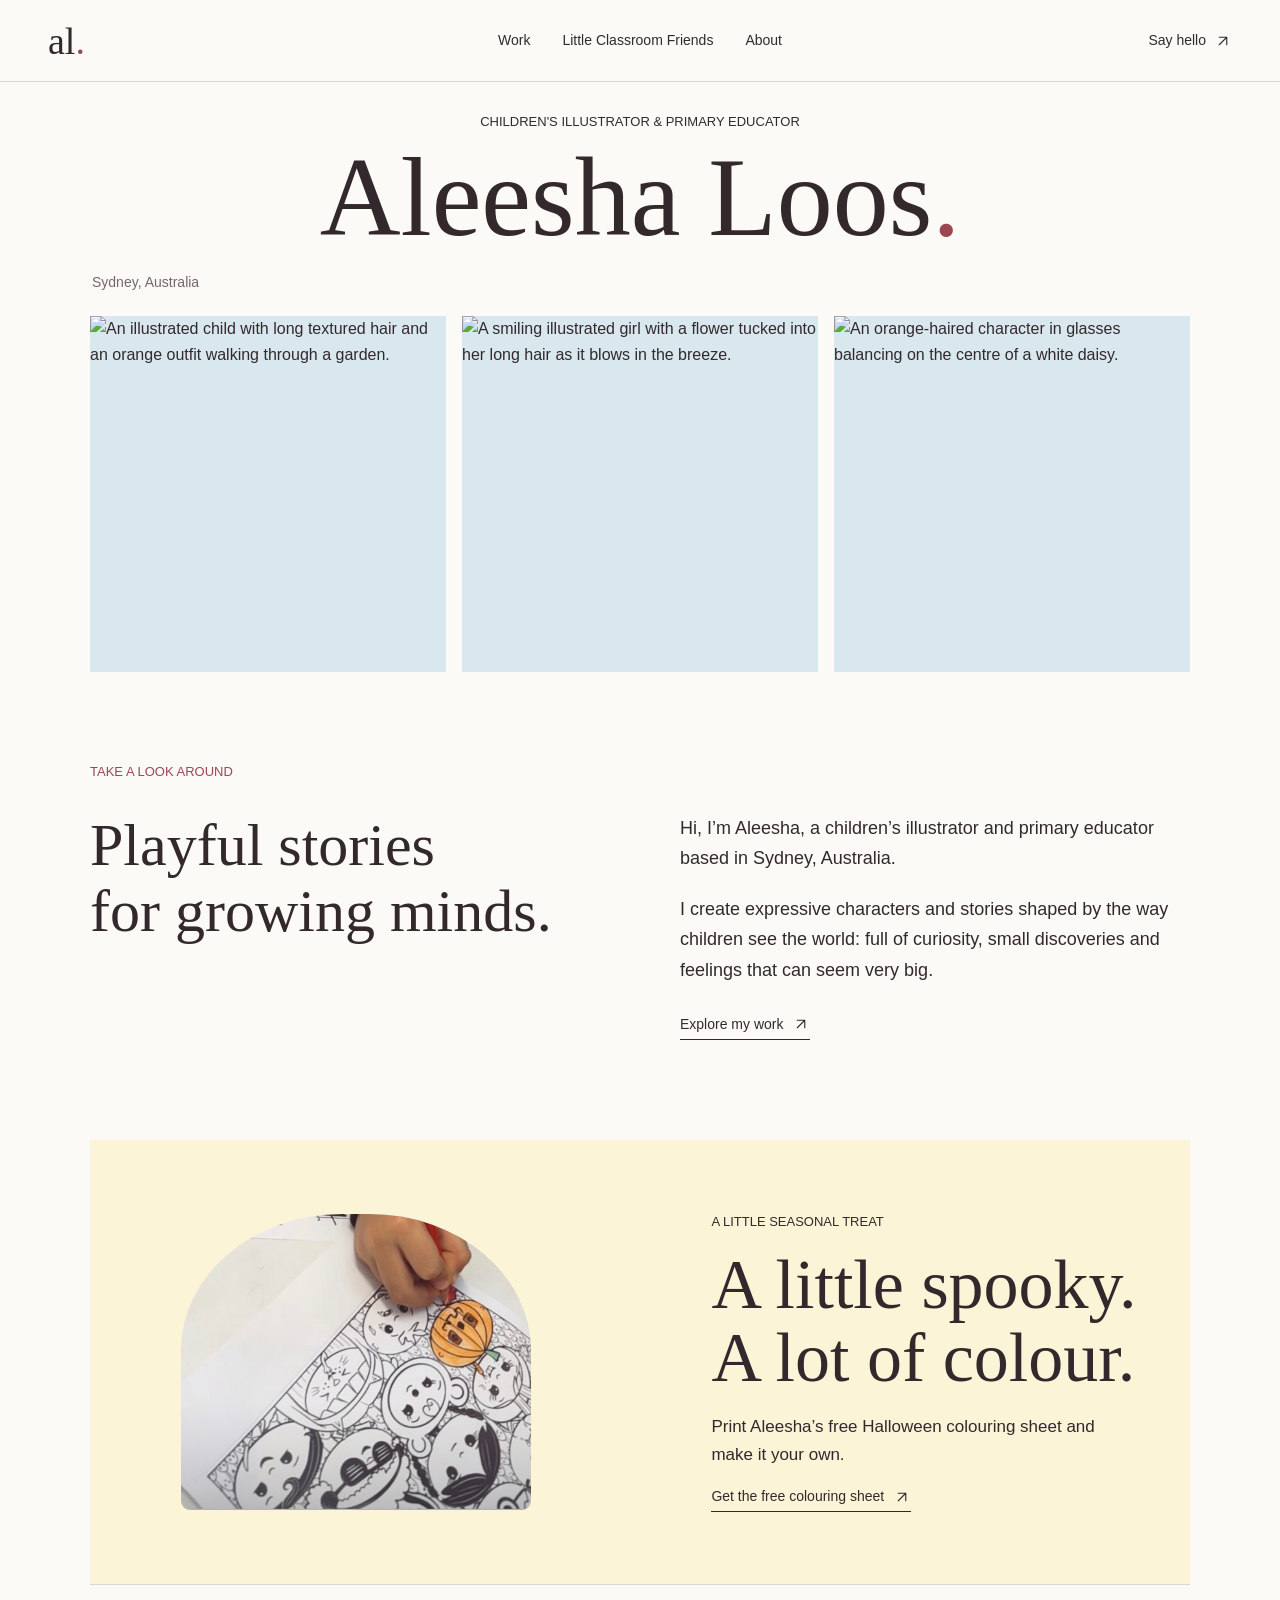
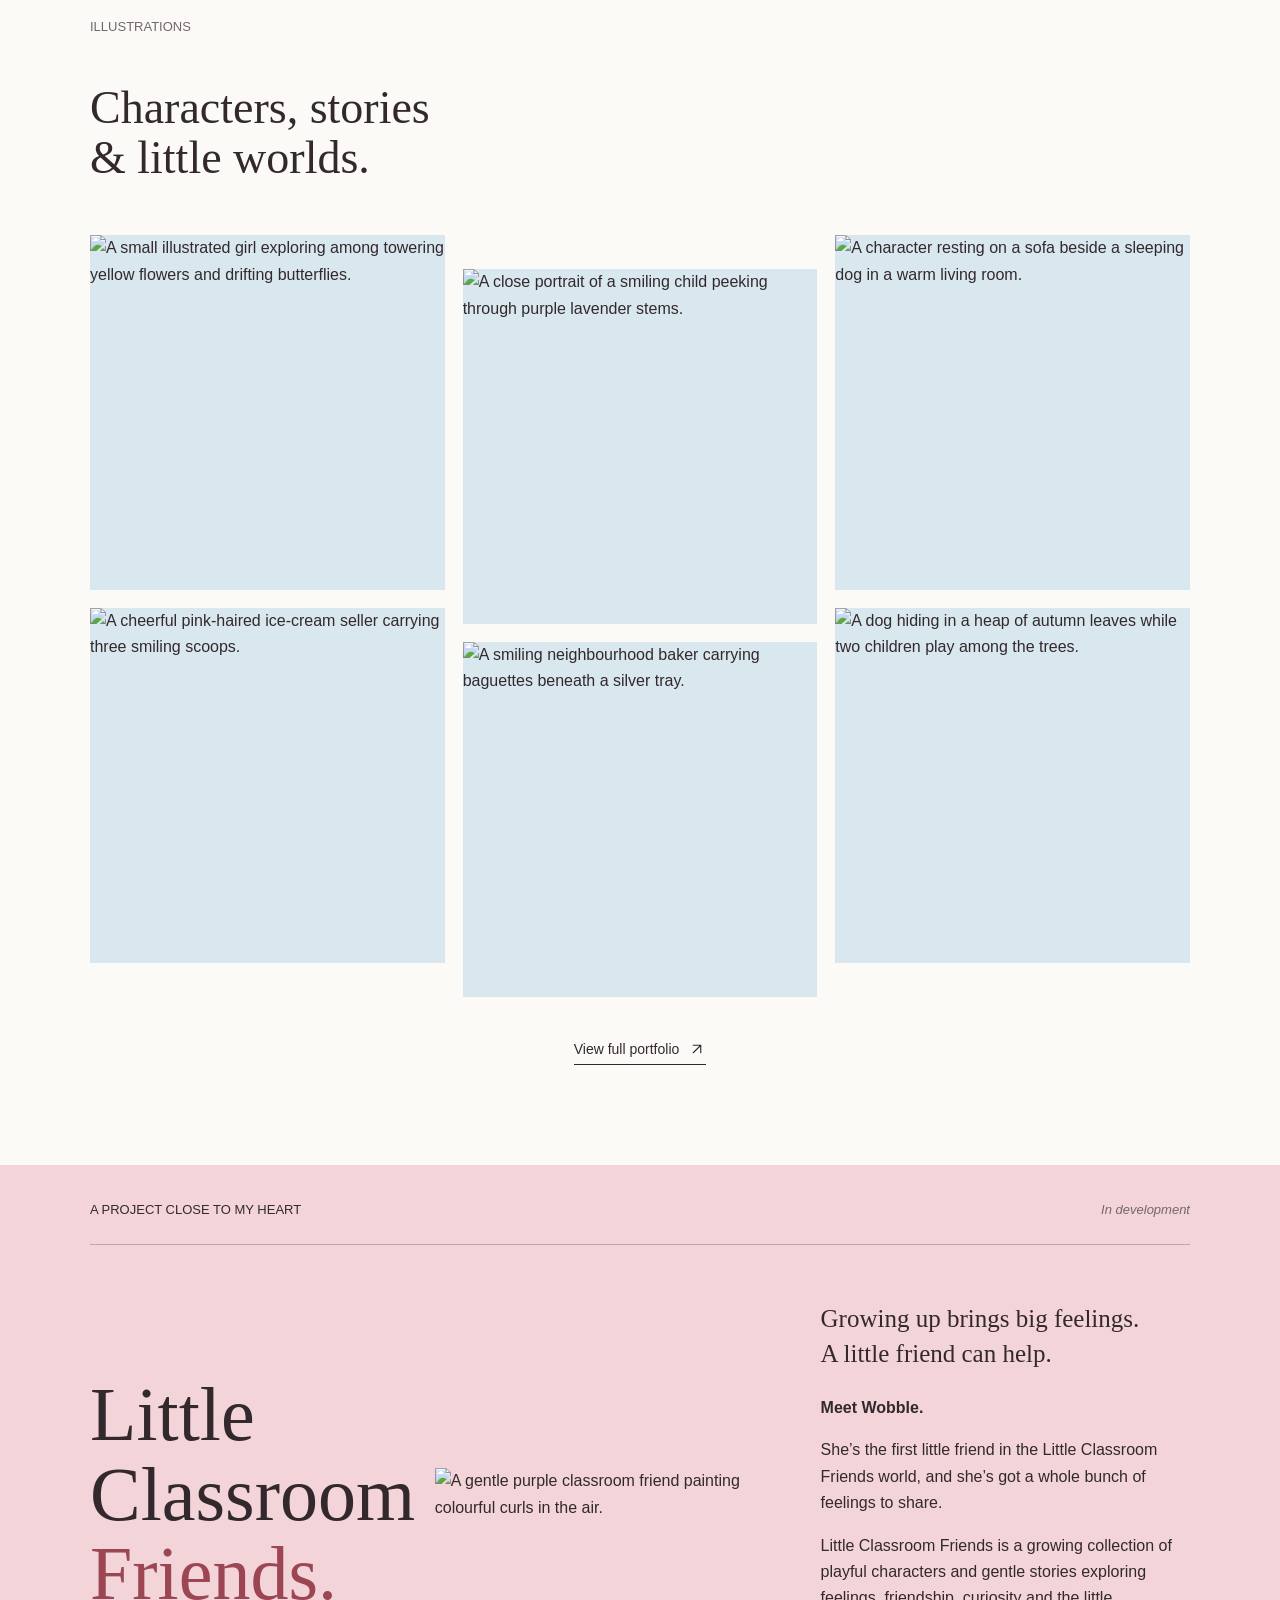
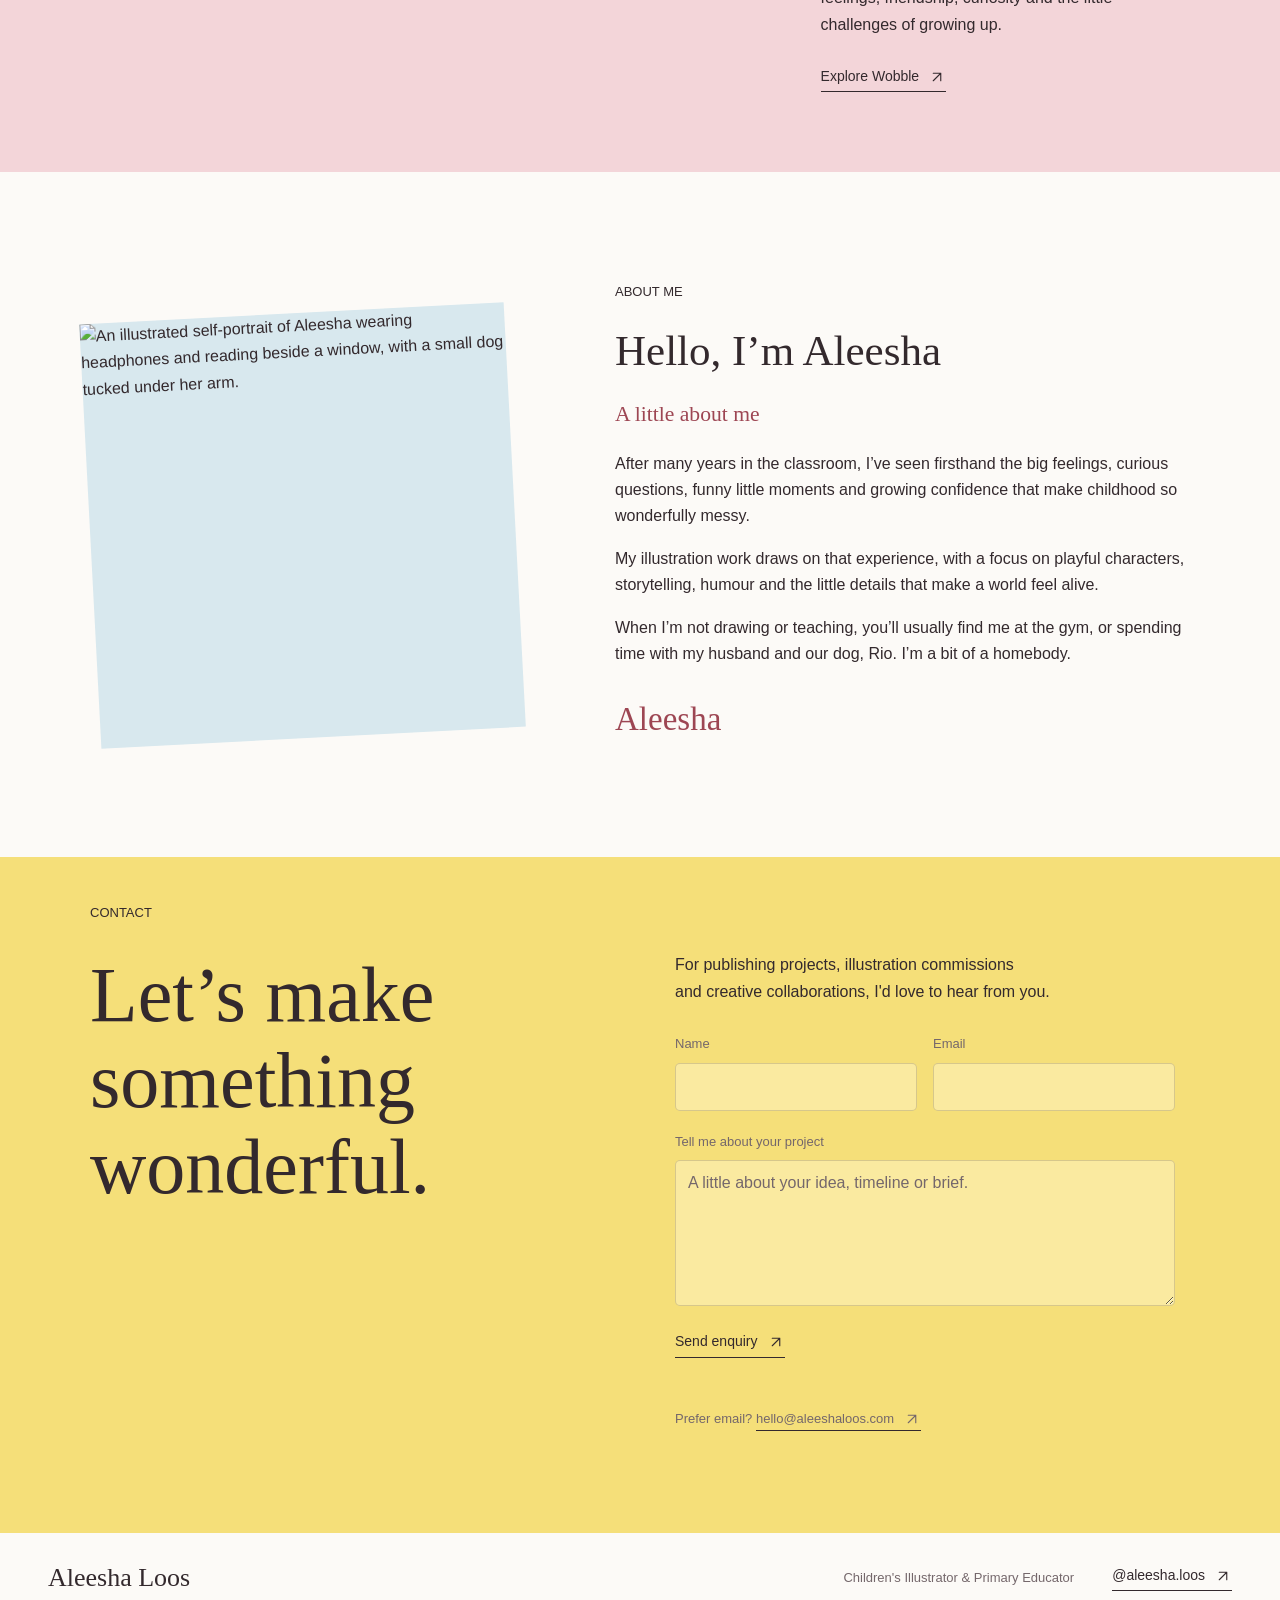
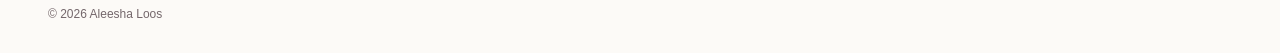
==== commit ba25e75c: "Refresh homepage photo styling" ====
--- a/index.html
+++ b/index.html
@@ -10,7 +10,7 @@
   <link rel="preload" href="assets/fonts/fraunces-medium.ttf" as="font" type="font/ttf" crossorigin />
   <link rel="preload" href="assets/fonts/dm-sans-regular.ttf" as="font" type="font/ttf" crossorigin />
   <link rel="stylesheet" href="styles.css?v=20261003-2" />
-  <link rel="stylesheet" href="community.css?v=20261024-5" />
+  <link rel="stylesheet" href="community.css?v=20261024-6" />
   <script src="script.js?v=20261003-2" defer></script>
 </head>
 <body>
--- a/community.css
+++ b/community.css
@@ -40,7 +40,7 @@
 /* Seasonal Halloween feature */
 .halloween-feature{position:relative;display:grid;grid-template-columns:minmax(0,1fr) minmax(0,.9fr);gap:clamp(32px,7vw,90px);align-items:center;padding-top:72px;padding-bottom:72px;background:#f5df7940}
 .halloween-feature-photo{width:min(100%,420px);justify-self:center;overflow:hidden;border-radius:46% 46% 9px 9px;max-height:530px}.halloween-feature-photo img{display:block;width:100%;aspect-ratio:1.18;object-fit:cover}
-@media(min-width:701px){.halloween-feature-photo img{height:auto;aspect-ratio:auto;object-fit:contain}}
+@media(min-width:701px){.halloween-feature-photo{width:min(100%,350px)}}
 .halloween-feature-copy{max-width:480px;padding-right:28px}.halloween-feature-copy h2{font-size:clamp(42px,5.5vw,70px);line-height:1.04;margin:18px 0}.halloween-feature-copy>p:not(.eyebrow){font-size:17px;line-height:1.7;max-width:400px}.halloween-feature-copy .text-link{margin-top:16px}.halloween-feature-detail{position:absolute;width:62px;right:3%;bottom:5%;transform:rotate(14deg);pointer-events:none}
 .links-main{position:relative;max-width:520px;padding:50px 24px 18px}.links-main .links-portrait{width:122px;height:122px;object-fit:cover;border-radius:50%;border:5px solid var(--paper);box-shadow:0 8px 30px #33292d18}
 .links-list{gap:13px}.link-card{min-height:74px;gap:16px;padding:18px 22px;border-radius:17px;background:#fffdf9e8;box-shadow:0 4px 14px #33292d0a}.link-card strong{font-size:20px}.link-card small{font-size:12px}.link-card .card-arrow{font-size:21px}
